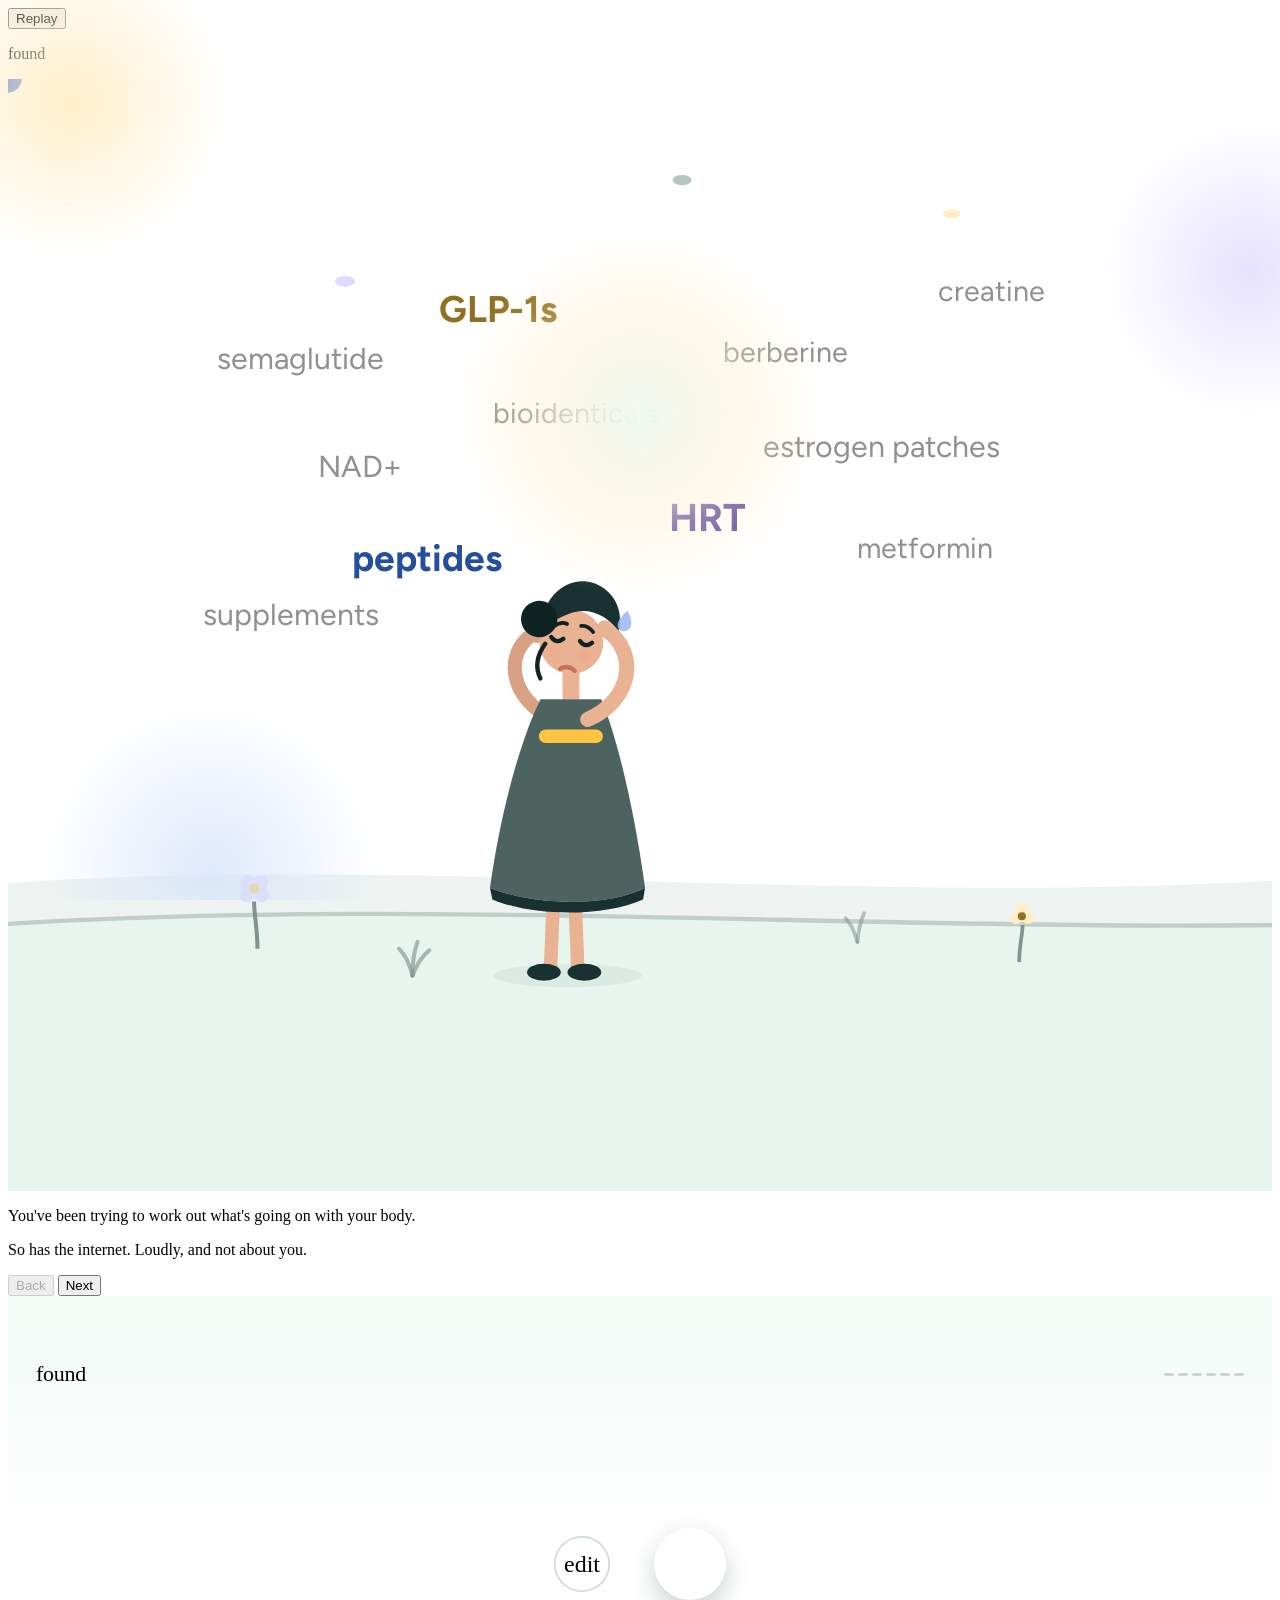
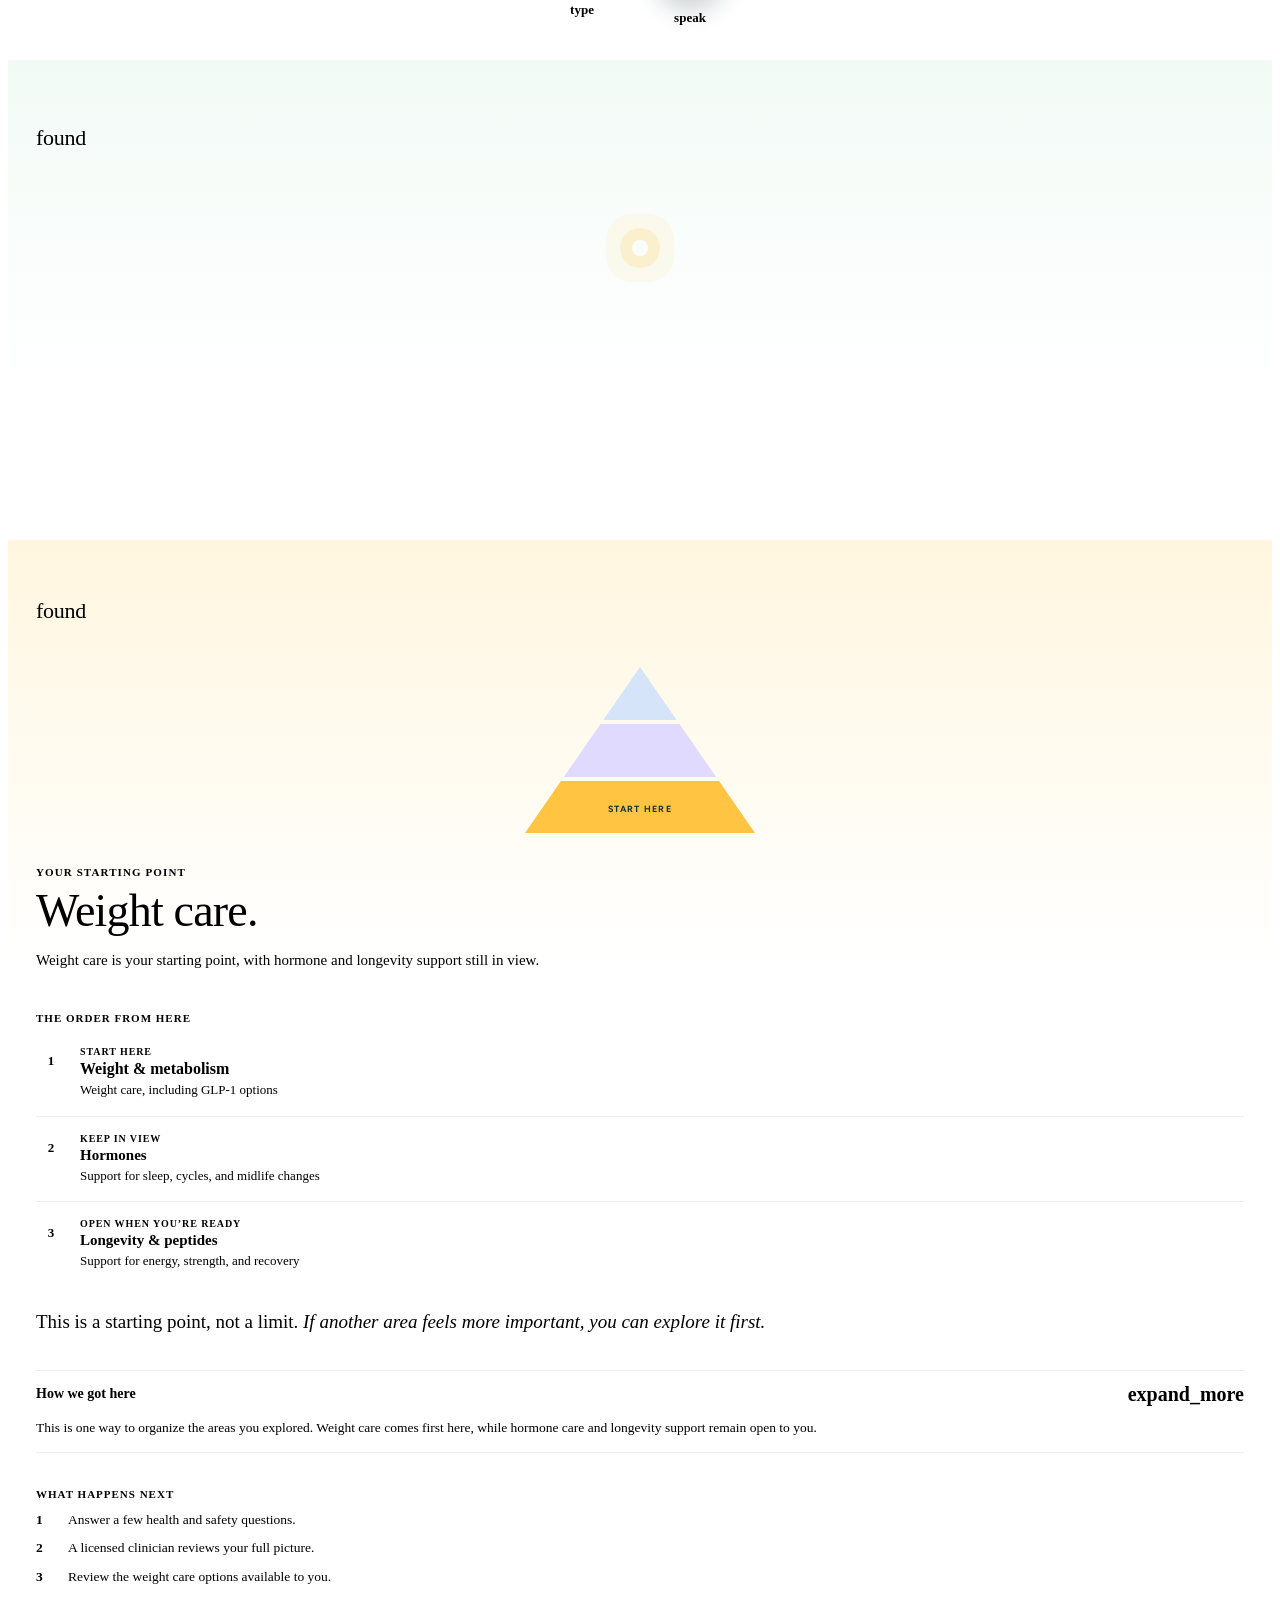
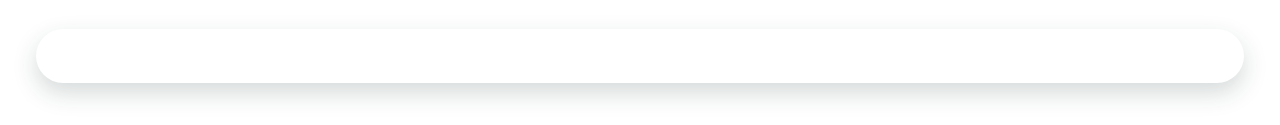
==== Pyramid_Option_1_v2.html @ 5d1d30cc "update" ====
<!DOCTYPE html>
<html lang="en">
<head>
<meta charset="utf-8">
<meta name="viewport" content="width=device-width,initial-scale=1,viewport-fit=cover">
<title>A place to start · v2</title>
<link rel="preconnect" href="https://fonts.googleapis.com">
<link rel="preconnect" href="https://fonts.gstatic.com" crossorigin>
<link href="https://fonts.googleapis.com/css2?family=Figtree:wght@300;500;600;700&family=Fraunces:opsz,wght@9..144,300;9..144,400;9..144,500;9..144,600&display=swap" rel="stylesheet">
<link href="https://fonts.googleapis.com/css2?family=Material+Symbols+Rounded:opsz,wght,FILL,GRAD@24,300,0,0&display=block" rel="stylesheet">
<link rel="stylesheet" href="shared/base.css?v=2025-08-26g">
<style>
/* ============ Option 1 · v2 — capture, redrawn (Capture Walkthrough) ============ */
#scrCapture{background:linear-gradient(180deg,#F2FAF6 0%,#FFFFFF 68%)}
.cbg{position:absolute;inset:0;overflow:hidden;z-index:0;pointer-events:none;transition:opacity .6s ease}
.cbg i{position:absolute;display:block;border-radius:50%}
.cbg .ca{left:-90px;top:-60px;width:320px;height:320px;background:radial-gradient(circle,rgba(255,238,196,.9),rgba(255,238,196,0) 70%)}
.cbg .cl{right:-120px;top:120px;width:300px;height:300px;background:radial-gradient(circle,rgba(225,218,255,.8),rgba(225,218,255,0) 70%)}
.cbg .cs{left:40px;bottom:-140px;width:340px;height:340px;background:radial-gradient(circle,rgba(214,228,250,.8),rgba(214,228,250,0) 70%)}
.cbg.cvoice{opacity:0}
.cbg.cvoice i{filter:blur(6px);animation:cbreathe 5.2s ease-in-out infinite}
.cbg.cvoice .vl{left:50%;top:50%;width:300px;height:300px;margin:-190px 0 0 -150px;background:radial-gradient(circle,rgba(225,218,255,.95),rgba(225,218,255,0) 70%)}
.cbg.cvoice .va{left:50%;top:50%;width:240px;height:240px;margin:-120px 0 0 -170px;background:radial-gradient(circle,rgba(255,238,196,.95),rgba(255,238,196,0) 70%);animation-delay:-1.7s}
.cbg.cvoice .vs{left:50%;top:50%;width:240px;height:240px;margin:-120px 0 0 -60px;background:radial-gradient(circle,rgba(214,228,250,.95),rgba(214,228,250,0) 70%);animation-delay:-3.4s}
.cbg.creactbg{opacity:0}
.cbg.creactbg i{left:50%;top:44%;width:360px;height:360px;margin:-180px 0 0 -180px;background:radial-gradient(circle,rgba(255,238,196,.75),rgba(255,238,196,0) 70%)}
.device.speaking .cbg.cq1{opacity:0}
.device.speaking .cbg.cvoice{opacity:1}
.device.reacting .cbg.cq1{opacity:0}
.device.reacting .cbg.creactbg{opacity:1}
@keyframes cbreathe{0%,100%{transform:scale(1)}50%{transform:scale(1.08)}}

.cwrap{position:relative;z-index:2;display:flex;flex-direction:column;height:100%;padding:58px 28px 34px}
.chd{display:flex;align-items:center;justify-content:space-between;min-height:40px;flex:0 0 auto}
.chw{margin:0;font-family:var(--serif);font-size:22px;font-weight:500;letter-spacing:-.3px;color:var(--sage-500)}
.cx{display:none;align-items:center;justify-content:center;width:40px;height:40px;margin-left:-8px;border:0;border-radius:50%;
  background:transparent;color:var(--sage-400);cursor:pointer}
.cx .msr{font-size:22px}
.device.answering .chw,.device.speaking .chw{display:none}
.device.answering .cx,.device.speaking .cx{display:flex}
.prog{display:flex;gap:4px;align-items:center}
.prog i{display:block;width:10px;height:3px;border-radius:2px;background:#C9D6D1;transition:width .4s cubic-bezier(.2,.7,.2,1),background .4s}
.prog i.done{background:var(--sage-500)}
.prog i.on{width:18px;background:var(--sage-500)}

.cbody{flex:1 1 auto;display:flex;flex-direction:column;justify-content:center;padding-bottom:40px;min-height:0;
  opacity:0;transform:translateY(8px);transition:opacity .45s ease,transform .45s cubic-bezier(.2,.7,.2,1)}
.cbody.in{opacity:1;transform:none}
.device.answering .cbody,.device.speaking .cbody{justify-content:flex-start;padding-bottom:0}
.ceye{margin:0 0 14px;font-size:11px;font-weight:700;letter-spacing:1.1px;text-transform:uppercase;color:var(--sage-300)}
.cq{margin:0;font-family:var(--serif);font-weight:400;font-size:34px;line-height:1.14;letter-spacing:-.5px;color:var(--sage-500);text-wrap:pretty;
  transition:font-size .35s ease,color .35s ease}
.device.answering .cq,.device.speaking .cq{margin-top:28px;font-size:22px;line-height:1.2;letter-spacing:-.3px;color:var(--sage-400)}
.cwhy{align-self:flex-start;display:flex;align-items:center;gap:6px;margin-top:16px;border:0;background:transparent;padding:0;
  font-family:var(--sans);font-size:13px;font-weight:600;color:var(--sage-300);cursor:pointer}
.cwhy .msr{font-size:16px}
.cwhyt{margin:10px 0 0;max-width:34ch;font-size:13.5px;line-height:1.5;color:var(--sage-400);display:none}
.cwhyt.open{display:block}
.device.answering .ceye,.device.answering .cwhy,.device.answering .cwhyt,.device.answering .cexs,
.device.speaking .ceye,.device.speaking .cwhy,.device.speaking .cwhyt,.device.speaking .cexs{display:none}

.cexs{display:flex;flex-direction:column;align-items:flex-start;gap:8px;margin-top:34px}
.cexs .exl{margin:0 0 2px;font-size:10.5px;font-weight:700;letter-spacing:.8px;text-transform:uppercase;color:var(--sage-300)}
.exc{border:0;cursor:pointer;font-family:var(--sans);font-size:14.5px;font-weight:600;line-height:1.3;text-align:left;max-width:100%;
  color:var(--sage-500);background:#fff;border-radius:999px;padding:11px 16px;
  box-shadow:0 1px 2px rgba(25,50,49,.06),inset 0 0 0 1px #E4ECE8;transition:box-shadow .2s,transform .2s}
.exc:hover{box-shadow:0 1px 2px rgba(25,50,49,.06),inset 0 0 0 1.5px var(--sage-300);transform:translateY(-1px)}

.cslot{display:none;flex:1 1 auto;min-height:0;padding-top:30px}
.device.answering .cslot,.device.speaking .cslot{display:flex;flex-direction:column}
.tin2{width:100%;flex:1 1 auto;min-height:120px;border:0;resize:none;background:transparent;outline:none;
  font-family:var(--sans);font-size:24px;font-weight:500;line-height:1.38;letter-spacing:.1px;color:var(--sage-500);caret-color:var(--sage-500)}
.tin2::placeholder{color:var(--sage-200)}

/* numeric turn */
.nf{display:flex;flex-direction:column;gap:8px}
.nf+.nf{margin-top:18px}
.nfl{margin:0;font-size:10.5px;font-weight:700;letter-spacing:.7px;text-transform:uppercase;color:var(--sage-300)}
.nfr{display:flex;gap:10px}
.nfi{flex:0 0 auto;min-width:0;display:flex;align-items:center;justify-content:space-between;gap:8px;height:56px;padding:0 16px;
  border-radius:16px;background:#fff;box-shadow:inset 0 0 0 1px #E4ECE8;transition:box-shadow .2s}
.nfr .nfi{flex:1 1 0}
.nfi:focus-within{box-shadow:inset 0 0 0 1.5px var(--sage-500)}
.nfi input{flex:1 1 auto;min-width:0;border:0;background:transparent;outline:none;font-family:var(--sans);font-size:20px;font-weight:600;
  letter-spacing:.1px;color:var(--sage-500)}
.nfi input::placeholder{color:var(--sage-200)}
.nfi span{flex:0 0 auto;font-size:13px;font-weight:600;color:var(--sage-300)}
.nfi.tall{height:auto;min-height:56px;padding:14px 16px;align-items:flex-start}
.bin{flex:1 1 auto;min-width:0;width:100%;border:0;background:transparent;outline:none;resize:none;
  font-family:var(--sans);font-size:18px;font-weight:600;line-height:1.35;letter-spacing:.1px;color:var(--sage-500)}
.bin::placeholder{color:var(--sage-200)}
textarea.bin{min-height:50px}
.exc.picked{background:var(--sage-500);color:#fff;box-shadow:none}

/* speaking */
.vcenter{flex:1 1 auto;display:flex;flex-direction:column;align-items:center;justify-content:center;gap:22px;text-align:center}
.eq{display:flex;gap:6px;align-items:center;justify-content:center;height:32px}
.eq i{display:block;width:5px;border-radius:3px;background:var(--sage-500);animation:eqb .9s ease-in-out infinite}
.eq i:nth-child(1){height:12px;animation-delay:0s}.eq i:nth-child(2){height:22px;animation-delay:-.55s}
.eq i:nth-child(3){height:30px;animation-delay:-.2s}.eq i:nth-child(4){height:20px;animation-delay:-.7s}.eq i:nth-child(5){height:13px;animation-delay:-.35s}
@keyframes eqb{0%,100%{transform:scaleY(.4)}50%{transform:scaleY(1)}}
.vlbl{margin:0;font-size:13px;font-weight:700;letter-spacing:.6px;text-transform:uppercase;color:var(--sage-300)}
.vtx{margin:0;max-width:300px;min-height:1.4em;font-size:22px;font-weight:500;line-height:1.38;color:var(--sage-500);text-wrap:pretty}
.vtx.hint{color:var(--sage-300);font-size:15px;font-weight:600}

/* footer: ways (question) or actions (typing/speaking) */
.cfoot{flex:0 0 auto}
#scrCapture .ways{display:flex;justify-content:center;gap:44px;padding:0}
#scrCapture .ways.gone{display:none}
#scrCapture .way{display:flex;flex-direction:column;align-items:center;gap:10px;border:0;background:transparent;padding:0;cursor:pointer;font-family:var(--sans)}
#scrCapture .way .ring{display:flex;align-items:center;justify-content:center;border-radius:50%;transition:transform .2s,box-shadow .2s}
#scrCapture .way[data-mode="type"] .ring{width:56px;height:56px;margin-top:8px;background:#fff;color:var(--sage-500);box-shadow:inset 0 0 0 1.5px #C9D6D1}
#scrCapture .way[data-mode="type"] .ring .msr{font-size:24px}
#scrCapture .way[data-mode="type"] .lbl{font-size:13px;font-weight:600;color:var(--sage-400)}
#scrCapture .way[data-mode="speak"] .ring{width:72px;height:72px;background:var(--sage-500);color:#fff;box-shadow:0 10px 24px rgba(25,50,49,.22)}
#scrCapture .way[data-mode="speak"] .ring .msr{font-size:30px}
#scrCapture .way[data-mode="speak"] .lbl{font-size:13px;font-weight:700;color:var(--sage-500)}
#scrCapture .way:hover .ring{transform:translateY(-2px)}
.acts{display:none;flex-direction:column;gap:10px;padding-bottom:0}
.device.answering .acts,.device.speaking .acts{display:flex}
.cprim{height:54px;border:0;border-radius:999px;background:var(--sage-500);color:#fff;font-family:var(--sans);font-size:16px;font-weight:700;
  letter-spacing:.1px;cursor:pointer;box-shadow:0 10px 24px rgba(25,50,49,.18)}
.cprim:hover{background:var(--sage-400)}
.csec{display:flex;align-items:center;justify-content:center;gap:6px;height:44px;border:0;border-radius:999px;background:transparent;
  color:var(--sage-400);font-family:var(--sans);font-size:14px;font-weight:600;cursor:pointer}
.csec .msr{font-size:18px}
.csec:hover{color:var(--sage-500)}

/* reaction — stands alone between turns */
.creact{position:absolute;left:0;right:0;top:120px;bottom:0;z-index:3;display:flex;flex-direction:column;align-items:center;justify-content:center;
  gap:18px;padding:0 28px 60px;text-align:center;opacity:0;pointer-events:none;transform:translateY(6px);
  transition:opacity .5s ease,transform .5s cubic-bezier(.2,.7,.2,1)}
.device.reacting .creact{opacity:1;transform:none}
.device.reacting .cbody,.device.reacting .cfoot{visibility:hidden}
.cdot{display:block;width:10px;height:10px;border-radius:50%;background:var(--amber-300);box-shadow:0 0 0 8px rgba(255,197,66,.18)}
.creact p{margin:0;max-width:290px;font-family:var(--serif);font-style:italic;font-weight:300;font-size:27px;line-height:1.28;letter-spacing:-.2px;color:var(--sage-400);text-wrap:pretty}

/* ============ 4a · processing ============ */
#scrProc{background:linear-gradient(180deg,#F2FAF6 0%,#FFFFFF 68%)}
.p2halo{position:absolute;left:50%;top:46%;width:380px;height:380px;margin:-190px 0 0 -190px;border-radius:50%;
  background:radial-gradient(circle,rgba(255,238,196,.85),rgba(255,238,196,0) 68%);animation:p2breathe 6s ease-in-out infinite}
.p2halo2{position:absolute;left:50%;top:46%;width:240px;height:240px;margin:-120px 0 0 -120px;border-radius:50%;
  background:radial-gradient(circle,rgba(240,250,245,.95),rgba(240,250,245,0) 70%)}
@keyframes p2breathe{0%,100%{transform:scale(1)}50%{transform:scale(1.08)}}
.p2wrap{position:relative;z-index:2;display:flex;flex-direction:column;height:100%;padding:58px 28px 34px}
.p2body{flex:1;display:flex;flex-direction:column;align-items:center;justify-content:center;gap:34px;padding-bottom:60px;text-align:center}
.gather{position:relative;width:180px;height:180px}
.gather .core{position:absolute;left:50%;top:50%;width:16px;height:16px;margin:-8px 0 0 -8px;border-radius:50%;background:var(--amber-300);
  box-shadow:0 0 0 12px rgba(255,197,66,.18),0 0 0 26px rgba(255,197,66,.08);animation:corep 3.4s ease-in-out infinite}
.gather i{position:absolute;left:50%;top:50%;width:7px;height:7px;margin:-3.5px 0 0 -3.5px;border-radius:50%;opacity:0;
  animation:gather 2.8s ease-in infinite}
@keyframes gather{0%{transform:translate(var(--gx),var(--gy)) scale(1);opacity:0}15%{opacity:1}85%{opacity:.7}100%{transform:translate(0,0) scale(.3);opacity:0}}
@keyframes corep{0%,100%{transform:scale(.92);opacity:.85}50%{transform:scale(1.08);opacity:1}}
#scrProc .t-lines{position:relative;width:100%;height:auto;min-height:74px;transform:none;display:flex;justify-content:center}
#scrProc .t-line{position:absolute;left:0;right:0;top:0;margin:0 auto;max-width:280px;font-family:var(--serif);font-style:italic;font-weight:300;
  font-size:27px;line-height:1.28;letter-spacing:-.2px;color:var(--sage-500);text-wrap:pretty;opacity:0;transform:translateY(6px);
  transition:opacity .6s ease,transform .6s cubic-bezier(.2,.7,.2,1)}
#scrProc .t-line.on{opacity:1;transform:none}

/* ============ 4b/4c · result ============ */
#scrResult{background:linear-gradient(180deg,#FFF6DF 0%,#FFFFFF 420px)}
#scrResult .r2halo{display:none}
.r2halo{position:absolute;left:50%;top:0;width:420px;height:420px;margin:-200px 0 0 -210px;border-radius:50%;z-index:0;pointer-events:none;
  background:radial-gradient(circle,rgba(255,238,196,.7),rgba(255,238,196,0) 68%)}
.r2wrap{position:relative;z-index:2;display:flex;flex-direction:column;height:100%;padding-top:58px}
.r2hd{display:flex;align-items:center;justify-content:space-between;padding:0 28px 14px;margin-bottom:-14px;transition:box-shadow .3s ease;z-index:4;position:relative;background:transparent}
.r2hd .r2run{margin:0;font-size:13px;font-weight:600;color:var(--sage-400);opacity:0;transition:opacity .3s ease}
.r2wrap.scrolled .r2hd{box-shadow:0 1px 0 rgba(25,50,49,.08);background:rgba(255,255,255,.92);backdrop-filter:blur(8px)}
.r2wrap.scrolled .r2hd .r2run{opacity:1}
#scrResult .scroller{flex:1 1 auto;overflow-y:auto;padding:34px 28px 130px;scrollbar-width:none}
#scrResult .scroller::-webkit-scrollbar{width:0}
.r2eye{margin:0 0 10px;font-size:11px;font-weight:700;letter-spacing:1.1px;text-transform:uppercase;color:var(--amber-400)}
.r2h{margin:0 0 14px;font-family:var(--serif);font-weight:400;font-size:46px;line-height:1.02;letter-spacing:-.8px;color:var(--sage-500)}
.r2lead{margin:0;font-size:15px;line-height:1.5;color:var(--sage-400);text-wrap:pretty}
.r2pyr{display:flex;align-items:flex-start;gap:10px}
.r2pyr svg{flex:0 0 auto;display:block}
/* the pyramid IS the order: each layer carries its status, name and care line;
   a dot in the layer's color ties each block to its shape */
.r2pyr{align-items:center;gap:16px}
.r2labels{flex:1;min-width:0;display:flex;flex-direction:column;gap:14px;padding-top:0}
.r2labels div{display:flex;flex-direction:column;justify-content:center}
.r2labels em{display:flex;align-items:center;gap:6px;margin:0 0 2px;font-style:normal;font-size:9.5px;font-weight:700;letter-spacing:.9px;text-transform:uppercase;color:var(--sage-300)}
.r2labels em::before{content:'';display:block;width:8px;height:8px;border-radius:50%;flex:0 0 auto}
.r2labels .l3 em::before{background:#D6E4FA;box-shadow:inset 0 0 0 1px rgba(75,121,227,.35)}
.r2labels .l2 em::before{background:#E1DAFF;box-shadow:inset 0 0 0 1px rgba(152,128,255,.4)}
.r2labels .lead em::before{background:var(--amber-300)}
.r2labels p{margin:0;font-size:13px;font-weight:600;line-height:1.2;color:var(--sage-400)}
.r2labels small{display:block;margin-top:2px;font-size:11px;line-height:1.3;color:var(--gray-300);text-wrap:pretty}
.r2labels div.lead em{color:var(--amber-400)}
.r2labels div.lead p{font-size:14.5px;font-weight:700;color:var(--sage-500)}
.r2labels div.lead small{color:var(--gray-400)}
.r2seq{margin-top:30px}
.r2seq{margin:26px 0 0;font-size:14px;line-height:1.55;color:var(--sage-400);text-wrap:pretty}
.r2seq b{font-weight:600;color:var(--sage-500)}
.r2sec{margin:34px 0 12px;font-size:11px;font-weight:700;letter-spacing:1px;text-transform:uppercase;color:var(--sage-300)}
.r2rows{display:flex;flex-direction:column;gap:10px}
.r2row{display:flex;align-items:flex-start;gap:14px;padding:14px 16px;border-radius:20px;background:#fff;box-shadow:inset 0 0 0 1px rgba(25,50,49,.1)}
.r2row.lead{box-shadow:inset 0 0 0 1.5px var(--sage-500)}
.r2row .n{flex:0 0 auto;display:flex;align-items:center;justify-content:center;width:30px;height:30px;border-radius:50%;font-size:13px;font-weight:700}
.r2row.lead .n{background:var(--amber-300);color:var(--sage-500)}
.r2row.l2 .n{background:var(--lavender-100);color:var(--lavender-400)}
.r2row.l3 .n{background:var(--sky-100);color:var(--sky-400)}
.r2row .t{flex:1;min-width:0}
.r2row .st{margin:0 0 3px;font-size:10px;font-weight:700;letter-spacing:.9px;text-transform:uppercase;color:var(--sage-400)}
.r2row.lead .st{color:var(--amber-400)}
.r2row .nm{margin:0;font-size:15px;font-weight:600;color:var(--sage-500)}
.r2row .sb{margin:3px 0 0;font-size:12.5px;line-height:1.4;color:var(--gray-300)}
.r2note{margin:14px 0 0;font-family:var(--serif);font-style:italic;font-weight:300;font-size:19px;line-height:1.35;color:var(--sage-400);text-wrap:pretty}
.r2note b{font-style:normal;font-weight:500;color:var(--sage-500)}
#scrResult .disc{margin-top:12px;background:#F0FAF5;border-radius:20px;box-shadow:none}
#scrResult .disc-hd{display:flex;align-items:center;justify-content:space-between;width:100%;border:0;background:transparent;padding:12px 16px;cursor:pointer;
  font-family:var(--sans);font-size:14px;font-weight:600;color:var(--sage-500);text-align:left}
#scrResult .disc-hd .msr{font-size:20px;color:var(--sage-300);transition:transform .3s ease}
#scrResult .disc.open .disc-hd .msr{transform:rotate(180deg)}
#scrResult .disc-inner{padding:0 16px 14px;font-size:13.5px;line-height:1.5;color:var(--gray-400)}
.r2next{margin-top:16px;display:flex;flex-direction:column;gap:10px}
.r2next ol{margin:0;padding:0;list-style:none;display:flex;flex-direction:column;gap:8px}
.r2next li{display:flex;gap:12px;font-size:13.5px;line-height:1.5;color:var(--gray-400)}
.r2next li span{flex:0 0 auto;width:20px;font-weight:700;color:var(--sage-300)}
/* result · mockup v3: pyramid hero, then a divider list */
.r3pyr{display:flex;justify-content:center;padding:18px 0 32px}
.r3pyr svg{display:block}
#scrResult .scroller{padding-top:22px}
.r2sec{margin:40px 0 6px}
.r3list{display:flex;flex-direction:column}
.r3row{display:flex;align-items:flex-start;gap:14px;padding:16px 0;border-bottom:1px solid rgba(25,50,49,.08)}
.r3row:last-child{border-bottom:0}
.r3row .n{flex:0 0 auto;display:flex;align-items:center;justify-content:center;width:30px;height:30px;border-radius:50%;font-size:13px;font-weight:700}
.r3row.lead .n{background:var(--amber-300);color:var(--sage-500)}
.r3row.l2 .n{background:var(--lavender-100);color:var(--lavender-400)}
.r3row.l3 .n{background:var(--sky-100);color:var(--sky-400)}
.r3row .t{flex:1;min-width:0}
.r3row .st{margin:0 0 3px;font-size:10px;font-weight:700;letter-spacing:.9px;text-transform:uppercase;color:var(--sage-300)}
.r3row.lead .st{color:var(--amber-400)}
.r3row .nm{margin:0;font-size:15px;font-weight:600;color:var(--sage-500)}
.r3row.lead .nm{font-size:16px;font-weight:700}
.r3row .sb{margin:3px 0 0;font-size:13px;line-height:1.45;color:var(--gray-300)}
.r3row.lead .sb{color:var(--gray-400)}
.r2note{margin-top:22px}
#scrResult .disc{margin-top:36px;background:transparent;border-radius:0;box-shadow:0 1px 0 rgba(25,50,49,.08),0 -1px 0 rgba(25,50,49,.08)}
#scrResult .disc-hd{padding:12px 0;font-size:14px;font-weight:600;color:var(--sage-500)}
#scrResult .disc-inner{padding:0 0 14px}
.r2next{margin-top:36px}
#scrResult .footbar{position:absolute;left:0;right:0;bottom:0;z-index:5;padding:26px 28px 34px;
  background:linear-gradient(180deg,rgba(255,255,255,0),#fff 40%)}
#scrResult .footbar .btn{width:100%;height:54px;border:0;border-radius:999px;background:var(--sage-500);color:#fff;font-family:var(--sans);
  font-size:16px;font-weight:700;letter-spacing:.1px;cursor:pointer;box-shadow:0 10px 24px rgba(25,50,49,.18);opacity:1;transform:none}
#scrResult .footbar .btn:hover{background:var(--sage-400)}
</style>
</head>
<body>

<div class="device" id="dev">
  <button class="reset" id="reset">Replay</button>

<div class="screen" id="scrIntro">
    <div class="amb"><i></i><i></i><i></i><i></i></div>
    <div class="iinner">
      <div class="ihdr"><p class="wordmark">found</p></div>
      <div class="scene">
      <svg class="stage" viewBox="0 0 375 330" style="width:100%;display:block" aria-label="Una mujer que pasa del ruido a la claridad: un solo hilo conecta los tres momentos">
      <defs>
        <radialGradient id="haloGrad" cx="50%" cy="50%" r="50%">
          <stop offset="0%" stop-color="#FFEEC4" stop-opacity=".95"></stop>
          <stop offset="55%" stop-color="#FFEEC4" stop-opacity=".45"></stop>
          <stop offset="100%" stop-color="#FFEEC4" stop-opacity="0"></stop>
        </radialGradient>
        <radialGradient id="sunGrad" cx="50%" cy="50%" r="50%">
          <stop offset="0%" stop-color="#FFC542" stop-opacity=".9"></stop>
          <stop offset="60%" stop-color="#FFEEC4" stop-opacity=".55"></stop>
          <stop offset="100%" stop-color="#FFEEC4" stop-opacity="0"></stop>
        </radialGradient>
      </defs>
      <g id="nCam" style="transition:transform 1.5s cubic-bezier(.4,.1,.35,.95)">

        <!-- ground -->
        <path d="M-20 240 C 120 228 260 248 400 236 C 560 222 700 248 860 234 C 980 226 1080 242 1160 236 L1160 330 L-20 330 Z" fill="#B3C6BF" opacity=".22"></path>
        <path d="M-20 252 C 140 240 300 258 460 248 C 620 238 780 256 940 246 C 1040 240 1100 250 1160 246 L1160 330 L-20 330 Z" fill="#E6F7EE" opacity=".72"></path>
        <path d="M-20 252 C 140 240 300 258 460 248 C 620 238 780 256 940 246 C 1040 240 1100 250 1160 246" fill="none" stroke="#809590" stroke-width="1.3" opacity=".4"></path>

        <!-- sun & birds (beat 3 sky) -->
        <circle cx="1075" cy="86" r="34" fill="url(#sunGrad)"></circle>
        <circle cx="1075" cy="86" r="15" fill="#FFC542" opacity=".9"></circle>
        <g style="transform-box:fill-box;transform-origin:50% 50%;animation:nrays 46s linear infinite" opacity=".55">
          <line x1="1075" y1="62" x2="1075" y2="55" stroke="#FFC542" stroke-width="2" stroke-linecap="round"></line>
          <line x1="1075" y1="110" x2="1075" y2="117" stroke="#FFC542" stroke-width="2" stroke-linecap="round"></line>
          <line x1="1051" y1="86" x2="1044" y2="86" stroke="#FFC542" stroke-width="2" stroke-linecap="round"></line>
          <line x1="1099" y1="86" x2="1106" y2="86" stroke="#FFC542" stroke-width="2" stroke-linecap="round"></line>
          <line x1="1058" y1="69" x2="1053" y2="64" stroke="#FFC542" stroke-width="2" stroke-linecap="round"></line>
          <line x1="1092" y1="103" x2="1097" y2="108" stroke="#FFC542" stroke-width="2" stroke-linecap="round"></line>
          <line x1="1092" y1="69" x2="1097" y2="64" stroke="#FFC542" stroke-width="2" stroke-linecap="round"></line>
          <line x1="1058" y1="103" x2="1053" y2="108" stroke="#FFC542" stroke-width="2" stroke-linecap="round"></line>
        </g>
        <g style="animation:nbird 7s ease-in-out infinite">
          <path d="M965 100 q4.5 -4.5 9 0 q4.5 -4.5 9 0" fill="none" stroke="#4C6360" stroke-width="1.4" stroke-linecap="round" opacity=".7"></path>
          <path d="M925 122 q3.5 -3.5 7 0 q3.5 -3.5 7 0" fill="none" stroke="#4C6360" stroke-width="1.2" stroke-linecap="round" opacity=".5"></path>
        </g>

        <!-- THE THREAD: one line through all three beats -->
        <circle r="4" fill="#FFC542" id="nDotA" style="transition:transform 1.7s cubic-bezier(.36,.72,.28,1) .15s"></circle>
        <circle r="4" fill="#9880FF" id="nDotL" style="transition:transform 1.7s cubic-bezier(.36,.72,.28,1) .25s"></circle>
        <circle r="4" fill="#4B79E3" id="nDotS" style="transition:transform 1.7s cubic-bezier(.36,.72,.28,1) .35s"></circle>

        <!-- flowers & grass -->
        <g transform="translate(74,258)"><g style="transform-box:fill-box;transform-origin:50% 100%;animation:nswy 4.2s ease-in-out infinite"><path d="M0 0 C 0 -6 -1 -10 -1 -14" stroke="#809590" stroke-width="1.2" fill="none"></path><circle cx="-3.2" cy="-16" r="2.2" fill="#E1DAFF"></circle><circle cx="1.2" cy="-16" r="2.2" fill="#E1DAFF"></circle><circle cx="-3" cy="-19.6" r="2.2" fill="#E1DAFF"></circle><circle cx="1" cy="-19.6" r="2.2" fill="#E1DAFF"></circle><circle cx="-1" cy="-17.8" r="1.5" fill="#FFC542"></circle></g></g>
        <g transform="translate(300,262)"><g style="transform-box:fill-box;transform-origin:50% 100%;animation:nswy 5s ease-in-out infinite"><path d="M0 0 C 0 -5 1 -8 1 -11" stroke="#809590" stroke-width="1.1" fill="none"></path><circle cx="-1" cy="-13" r="1.8" fill="#FFEEC4"></circle><circle cx="2.6" cy="-13" r="1.8" fill="#FFEEC4"></circle><circle cx="0.8" cy="-15.8" r="1.8" fill="#FFEEC4"></circle><circle cx="0.8" cy="-13.6" r="1.2" fill="#916F21"></circle></g></g>
        <g transform="translate(120,266)"><path d="M0 0 C -1 -4 -2.5 -6.5 -4 -8" stroke="#809590" stroke-width="1.2" stroke-linecap="round" fill="none" opacity=".65"></path><path d="M0 0 C 0 -5 .5 -7.5 1.5 -10" stroke="#809590" stroke-width="1.2" stroke-linecap="round" fill="none" opacity=".65"></path><path d="M0 0 C 1.5 -4 3 -6 5 -7.5" stroke="#809590" stroke-width="1.2" stroke-linecap="round" fill="none" opacity=".65"></path></g>
        <g transform="translate(252,256)"><path d="M0 0 C -1 -3.5 -2 -5.5 -3.5 -7" stroke="#809590" stroke-width="1.1" stroke-linecap="round" fill="none" opacity=".55"></path><path d="M0 0 C .5 -4.5 1 -6.5 2 -8.5" stroke="#809590" stroke-width="1.1" stroke-linecap="round" fill="none" opacity=".55"></path></g>
        <g transform="translate(445,258)"><g style="transform-box:fill-box;transform-origin:50% 100%;animation:nswy 4.6s ease-in-out infinite"><path d="M0 0 C 0 -6 1 -10 1 -14" stroke="#809590" stroke-width="1.2" fill="none"></path><circle cx="-1.2" cy="-16" r="2.2" fill="#D6E4FA"></circle><circle cx="3.2" cy="-16" r="2.2" fill="#D6E4FA"></circle><circle cx="1" cy="-19.4" r="2.2" fill="#D6E4FA"></circle><circle cx="1" cy="-16.6" r="1.4" fill="#FFC542"></circle></g></g>
        <g transform="translate(636,254)"><path d="M0 0 C -1 -4 -2.5 -6.5 -4 -8" stroke="#809590" stroke-width="1.2" stroke-linecap="round" fill="none" opacity=".6"></path><path d="M0 0 C 0 -5 .5 -7.5 1.5 -10" stroke="#809590" stroke-width="1.2" stroke-linecap="round" fill="none" opacity=".6"></path></g>
        <g transform="translate(608,264)"><g style="transform-box:fill-box;transform-origin:50% 100%;animation:nswy 5.4s ease-in-out infinite"><path d="M0 0 C 0 -5 -1 -8 -1 -12" stroke="#809590" stroke-width="1.1" fill="none"></path><circle cx="-3" cy="-14" r="1.9" fill="#E1DAFF"></circle><circle cx="0.8" cy="-14" r="1.9" fill="#E1DAFF"></circle><circle cx="-1.1" cy="-17" r="1.9" fill="#E1DAFF"></circle><circle cx="-1.1" cy="-14.6" r="1.3" fill="#FFC542"></circle></g></g>
        <g transform="translate(806,252)"><path d="M0 0 C -1 -4 -2.5 -6.5 -4 -8" stroke="#809590" stroke-width="1.2" stroke-linecap="round" fill="none" opacity=".6"></path><path d="M0 0 C 1.5 -4 3 -6 5 -7.5" stroke="#809590" stroke-width="1.2" stroke-linecap="round" fill="none" opacity=".6"></path></g>
        <g transform="translate(862,260)"><g style="transform-box:fill-box;transform-origin:50% 100%;animation:nswy 4.4s ease-in-out infinite"><path d="M0 0 C 0 -6 1 -9 1 -13" stroke="#809590" stroke-width="1.2" fill="none"></path><circle cx="-1" cy="-15" r="2" fill="#FFEEC4"></circle><circle cx="3" cy="-15" r="2" fill="#FFEEC4"></circle><circle cx="1" cy="-18.2" r="2" fill="#FFEEC4"></circle><circle cx="1" cy="-15.6" r="1.3" fill="#916F21"></circle></g></g>
        <g transform="translate(1052,254)"><path d="M0 0 C -1 -3 -2 -5 -3 -6" stroke="#809590" stroke-width="1.1" stroke-linecap="round" fill="none" opacity=".55"></path><path d="M0 0 C .5 -4 1 -6 2 -7.5" stroke="#809590" stroke-width="1.1" stroke-linecap="round" fill="none" opacity=".55"></path><path d="M0 0 C 2 -3 3.5 -4.5 5 -5.5" stroke="#809590" stroke-width="1.1" stroke-linecap="round" fill="none" opacity=".55"></path></g>

        <!-- petals -->
        <g transform="translate(100,60)"><ellipse rx="3" ry="1.6" fill="#E1DAFF" style="animation:npetal 11s linear infinite"></ellipse></g>
        <g transform="translate(280,40)"><ellipse rx="2.6" ry="1.4" fill="#FFEEC4" style="animation:npetal 13s linear infinite;animation-delay:-4s"></ellipse></g>
        <g transform="translate(200,30)"><ellipse rx="2.8" ry="1.5" fill="#B3C6BF" style="animation:npetal 15s linear infinite;animation-delay:-8s"></ellipse></g>
        <g transform="translate(480,50)"><ellipse rx="3" ry="1.6" fill="#E1DAFF" style="animation:npetal 12s linear infinite;animation-delay:-2s"></ellipse></g>
        <g transform="translate(660,36)"><ellipse rx="2.6" ry="1.4" fill="#FFEEC4" style="animation:npetal 14s linear infinite;animation-delay:-6s"></ellipse></g>
        <g transform="translate(860,46)"><ellipse rx="3" ry="1.6" fill="#E1DAFF" style="animation:npetal 12.5s linear infinite;animation-delay:-3s"></ellipse></g>
        <g transform="translate(1000,32)"><ellipse rx="2.7" ry="1.5" fill="#B3C6BF" style="animation:npetal 14.5s linear infinite;animation-delay:-9s"></ellipse></g>

        <!-- ===== BEAT 1 · el ruido ===== -->
        <g id="nTangle" style="opacity:1;transition:opacity .9s ease">
          <text x="62" y="86" font-family="Figtree,sans-serif" font-size="9" fill="#484747" opacity=".6" style="animation:nwfloat 5.2s ease-in-out infinite">semaglutide</text>
          <text x="128" y="72" font-family="Figtree,sans-serif" font-size="11" font-weight="700" fill="#916F21" style="animation:nwfloat2 4.6s ease-in-out infinite;animation-delay:-1.2s">GLP-1s</text>
          <text x="212" y="84" font-family="Figtree,sans-serif" font-size="8.5" fill="#484747" opacity=".6" style="animation:nwfloat 6s ease-in-out infinite;animation-delay:-2.4s">berberine</text>
          <text x="224" y="112" font-family="Figtree,sans-serif" font-size="9" fill="#484747" opacity=".6" style="animation:nwfloat2 5.4s ease-in-out infinite;animation-delay:-3.1s">estrogen patches</text>
          <text x="196" y="134" font-family="Figtree,sans-serif" font-size="11.5" font-weight="700" fill="#6252A8" style="animation:nwfloat 4.9s ease-in-out infinite;animation-delay:-.8s">HRT</text>
          <text x="92" y="118" font-family="Figtree,sans-serif" font-size="9" fill="#484747" opacity=".6" style="animation:nwfloat2 5.8s ease-in-out infinite;animation-delay:-1.9s">NAD+</text>
          <text x="102" y="146" font-family="Figtree,sans-serif" font-size="11" font-weight="700" fill="#264E9E" style="animation:nwfloat 5.1s ease-in-out infinite;animation-delay:-2.7s">peptides</text>
          <text x="252" y="142" font-family="Figtree,sans-serif" font-size="8.5" fill="#484747" opacity=".6" style="animation:nwfloat2 6.2s ease-in-out infinite;animation-delay:-4.2s">metformin</text>
          <text x="58" y="162" font-family="Figtree,sans-serif" font-size="9" fill="#484747" opacity=".6" style="animation:nwfloat 5.6s ease-in-out infinite;animation-delay:-3.6s">supplements</text>
          <text x="276" y="66" font-family="Figtree,sans-serif" font-size="8.5" fill="#484747" opacity=".6" style="animation:nwfloat2 5.3s ease-in-out infinite;animation-delay:-1.5s">creatine</text>
          <text x="144" y="102" font-family="Figtree,sans-serif" font-size="8.5" fill="#484747" opacity=".6" style="animation:nwfloat 6.4s ease-in-out infinite;animation-delay:-5s">bioidenticals</text>
        </g>
        <!-- ===== BEAT 2 · ser escuchada ===== -->
        <g transform="translate(-85,0)">
        <circle cx="550" cy="200" r="56" fill="url(#haloGrad)" class="nHaloFx" style="opacity:0;transition:opacity 1.1s ease"></circle>
        <g class="nHaloFx" style="opacity:0;transition:opacity 1.1s ease">
          <path d="M492 190 L493.6 194.4 L498 196 L493.6 197.6 L492 202 L490.4 197.6 L486 196 L490.4 194.4 Z" fill="#FFC542" style="transform-box:fill-box;transform-origin:50% 50%;animation:nsparkle 2.6s ease-in-out infinite"></path>
          <path d="M506 148 L507.3 151.7 L511 153 L507.3 154.3 L506 158 L504.7 154.3 L501 153 L504.7 151.7 Z" fill="#9880FF" style="transform-box:fill-box;transform-origin:50% 50%;animation:nsparkle 3.1s ease-in-out infinite;animation-delay:-1.2s"></path>
          <path d="M578 226 L579.2 229.3 L582.4 230.4 L579.2 231.5 L578 234.8 L576.8 231.5 L573.6 230.4 L576.8 229.3 Z" fill="#4B79E3" style="transform-box:fill-box;transform-origin:50% 50%;animation:nsparkle 2.9s ease-in-out infinite;animation-delay:-.6s"></path>
        </g>
        </g>
        <g>
          <ellipse cx="585" cy="250" rx="26" ry="3.4" fill="#193231" opacity=".07"></ellipse>
          <path d="M585 192 C 582 212 588 230 585 248" fill="none" stroke="#809590" stroke-width="2.6" stroke-linecap="round"></path>
          <path d="M584 224 C 576 216 566 213 557 215 C 563 224 574 228 584 224 Z" fill="#B3C6BF"></path>
          <path d="M586 236 C 594 229 604 227 612 230 C 605 238 595 241 586 236 Z" fill="#B3C6BF"></path>
          <path d="M573 158 C 568 166 566 176 568 184 C 574 179 577 170 576 161 Z" fill="#B3C6BF" opacity=".9"></path>
          <path d="M597 158 C 602 166 604 176 602 184 C 596 179 593 170 594 161 Z" fill="#B3C6BF" opacity=".9"></path>
          <path d="M530 80 C 530 108 556 132 573 148 L573 160 L597 160 L597 148 C 614 132 640 108 640 80 Z" fill="#E6F7EE" opacity=".8"></path>
          <path d="M530 80 C 530 108 556 132 573 148 L573 160" fill="none" stroke="#4C6360" stroke-width="1.6" stroke-linecap="round"></path>
          <path d="M640 80 C 640 108 614 132 597 148 L597 160" fill="none" stroke="#4C6360" stroke-width="1.6" stroke-linecap="round"></path>
          <path d="M573 160 L575 190 M597 160 L595 190" stroke="#4C6360" stroke-width="1.6" stroke-linecap="round" fill="none"></path>
          <path d="M575 190 Q 585 194 595 190" fill="none" stroke="#4C6360" stroke-width="1.6" stroke-linecap="round"></path>
          <path d="M573 160 L597 160" stroke="#809590" stroke-width="1" opacity=".5"></path>
          <ellipse cx="585" cy="80" rx="55" ry="12" fill="#F0FAF5" stroke="#4C6360" stroke-width="1.6"></ellipse>
          <ellipse cx="585" cy="80" rx="44" ry="8.5" fill="#E6F7EE" opacity=".9"></ellipse>
          <ellipse cx="585" cy="80" rx="30" ry="5.5" fill="none" stroke="#809590" stroke-width="1.1" stroke-dasharray="4 5" style="animation:nvortex 6s linear infinite"></ellipse>
          <circle cx="585" cy="167" r="2.2" fill="#FFC542"></circle>
          <circle cx="585" cy="176" r="2.2" fill="#9880FF"></circle>
          <circle cx="585" cy="185" r="2.2" fill="#4B79E3"></circle>
          <path d="M648 106 L649.6 110.4 L654 112 L649.6 113.6 L648 118 L646.4 113.6 L642 112 L646.4 110.4 Z" fill="#FFC542" style="transform-box:fill-box;transform-origin:50% 50%;animation:nsparkle 2.7s ease-in-out infinite"></path>
          <path d="M520 122 L521.3 125.7 L525 127 L521.3 128.3 L520 132 L518.7 128.3 L515 127 L518.7 125.7 Z" fill="#9880FF" style="transform-box:fill-box;transform-origin:50% 50%;animation:nsparkle 3.2s ease-in-out infinite;animation-delay:-1.1s"></path>
          <text x="400" y="40" font-family="Figtree,sans-serif" font-size="9" fill="#484747" style="--dx:160px;--dy:34px;animation:nwflow 5s linear infinite">estrogen patches</text>
          <text x="428" y="20" font-family="Figtree,sans-serif" font-size="9" fill="#484747" style="--dx:132px;--dy:54px;animation:nwflow 5.4s linear infinite;animation-delay:-.7s">semaglutide</text>
          <text x="468" y="54" font-family="Figtree,sans-serif" font-size="9.5" font-weight="700" fill="#916F21" style="--dx:98px;--dy:22px;animation:nwflow 4.6s linear infinite;animation-delay:-1.4s">GLP-1s</text>
          <text x="396" y="88" font-family="Figtree,sans-serif" font-size="9" fill="#484747" style="--dx:168px;--dy:-10px;animation:nwflow 5.8s linear infinite;animation-delay:-2.1s">berberine</text>
          <text x="524" y="26" font-family="Figtree,sans-serif" font-size="9" fill="#484747" style="--dx:48px;--dy:50px;animation:nwflow 4.4s linear infinite;animation-delay:-2.8s">NAD+</text>
          <text x="672" y="36" font-family="Figtree,sans-serif" font-size="9.5" font-weight="700" fill="#6252A8" style="--dx:-94px;--dy:40px;animation:nwflow 4.8s linear infinite;animation-delay:-3.5s">HRT</text>
          <text x="702" y="66" font-family="Figtree,sans-serif" font-size="9.5" font-weight="700" fill="#264E9E" style="--dx:-126px;--dy:12px;animation:nwflow 5.2s linear infinite;animation-delay:-4.2s">peptides</text>
          <text x="648" y="18" font-family="Figtree,sans-serif" font-size="9" fill="#484747" style="--dx:-76px;--dy:58px;animation:nwflow 5.6s linear infinite;animation-delay:-4.9s">supplements</text>
        </g>
        <!-- mariposa -->
        <g transform="translate(604,236)"><g style="animation:nbfly 9s ease-in-out infinite">
          <g style="transform-box:fill-box;transform-origin:50% 50%;animation:nflutter .5s ease-in-out infinite">
            <ellipse cx="-3.4" cy="-1" rx="3.4" ry="2.3" fill="#9880FF" opacity=".85" transform="rotate(-20)"></ellipse>
            <ellipse cx="3.4" cy="-1" rx="3.4" ry="2.3" fill="#9880FF" opacity=".85" transform="rotate(20)"></ellipse>
          </g>
          <line x1="0" y1="-3" x2="0" y2="3" stroke="#193231" stroke-width="1.2" stroke-linecap="round"></line>
        </g></g>

        <!-- ===== BEAT 3 · el punto de partida ===== -->
        <g id="nWp" style="opacity:0;transition:opacity .9s ease .5s">
          <circle cx="1008" cy="246" r="18" fill="#FFEEC4" opacity=".85" style="transform-box:fill-box;transform-origin:50% 50%;animation:npulse 3.2s ease-in-out infinite"></circle>
          <circle cx="1008" cy="246" r="12" fill="none" stroke="#FFC542" stroke-width="1.6" style="transform-box:fill-box;transform-origin:50% 50%;animation:nringx 2.8s ease-out infinite"></circle>
          <path d="M1008 239 L1009.8 244.2 L1015 246 L1009.8 247.8 L1008 253 L1006.2 247.8 L1001 246 L1006.2 244.2 Z" fill="#FFC542" style="transform-box:fill-box;transform-origin:50% 50%;animation:nsparkle 3s ease-in-out infinite"></path>
          <path d="M1026 244.5 C 1060 240 1095 236 1135 231" fill="none" stroke="#809590" stroke-width="1.5" stroke-dasharray="2 7" stroke-linecap="round" opacity=".65"></path>
        </g>
        
        <!-- LA CHICA: una sola figura que camina entre beats -->
        <g id="nGirl" style="transform:translateX(166px);transition:transform 1.5s cubic-bezier(.4,.1,.35,.95)">
          <ellipse cx="0" cy="266" rx="22" ry="3.4" fill="#193231" opacity=".06"></ellipse>
          <g id="nP1" style="opacity:1;transition:opacity .3s"><g transform="translate(-166,0)">
          <!-- figura beat 1: abrumada, mano a la sien -->
        <g style="transform-box:fill-box;transform-origin:50% 100%;animation:nbreathe 4.4s ease-in-out infinite">
          <path d="M162 190 C 148.5 184 147 170 156 164.5" stroke="#D9A184" stroke-width="4.2" stroke-linecap="round" fill="none"></path>
          <circle cx="157" cy="165" r="2.3" fill="#D9A184"></circle>
          <line x1="168" y1="238" x2="169" y2="263" stroke="#E9B393" stroke-width="4" stroke-linecap="round"></line>
          <line x1="162" y1="238" x2="161" y2="263" stroke="#E9B393" stroke-width="4" stroke-linecap="round"></line>
          <ellipse cx="171" cy="265" rx="5" ry="2.5" fill="#193231"></ellipse>
          <ellipse cx="159" cy="265" rx="5" ry="2.5" fill="#193231"></ellipse>
          <rect x="164.5" y="176" width="5" height="8" fill="#E9B393"></rect>
          <path d="M158 184 C 152 196 146 218 143 240 C 157 245.5 178 245.5 189 240 C 186 218 181 196 176 184 Z" fill="#4C6360"></path>
          <path d="M143 240 C 157 245.5 178 245.5 189 240 L 188.4 243.4 C 177 248.6 156 248.6 143.7 243.4 Z" fill="#193231"></path>
          <rect x="157.5" y="193" width="19" height="4" rx="2" fill="#FFC542"></rect>
          <g transform="rotate(8 167 168)">
            <circle cx="167" cy="167" r="9.5" fill="#E9B393"></circle>
            <path d="M158 165 C 156 155.5 162.5 148.6 169 148.6 C 176 148.6 181.4 154.6 180.4 162 C 176.4 157.6 170.4 155.8 165.2 158.8 C 161.2 161 158.8 163 158 165 Z" fill="#193231"></path>
            <circle cx="156.6" cy="161.6" r="5.4" fill="#0F2422"></circle>
            <path d="M159.4 168.6 C 157.4 172.4 157.4 176 159.4 179" stroke="#0F2422" stroke-width="1.3" fill="none" stroke-linecap="round"></path>
            <path d="M160.9 166.4 q1.8 1.9 3.6 0" stroke="#0F2422" stroke-width="1.3" fill="none" stroke-linecap="round"></path>
            <path d="M169.5 166.4 q1.8 1.9 3.6 0" stroke="#0F2422" stroke-width="1.3" fill="none" stroke-linecap="round"></path>
            <path d="M161.2 163.2 q1.9 -1.9 3.8 -1.3" stroke="#0F2422" stroke-width="1.1" fill="none" stroke-linecap="round"></path>
            <path d="M169.2 161.9 q1.9 -.6 3.8 1.3" stroke="#0F2422" stroke-width="1.1" fill="none" stroke-linecap="round"></path>
            <circle cx="162.4" cy="170.6" r="1.8" fill="#F2A48D" opacity=".55"></circle>
            <circle cx="171.6" cy="170.6" r="1.8" fill="#F2A48D" opacity=".55"></circle>
            <path d="M164.8 175.4 q2.2 -1.7 4.4 0" stroke="#C96F5B" stroke-width="1.3" fill="none" stroke-linecap="round"></path>
            <path d="M182.2 155.5 C 184 158 184.3 159.8 183.3 161 C 182.3 162.1 180.6 161.9 180 160.6 C 179.5 159.4 180.3 157.6 182.2 155.5 Z" fill="#9AB7F1" opacity=".85"></path>
          </g>
          <path d="M172 190 C 185.5 184 187 170 177.5 163.5" stroke="#E9B393" stroke-width="4.5" stroke-linecap="round" fill="none"></path>
          <circle cx="177" cy="163" r="2.4" fill="#E9B393"></circle>
        </g>
          </g></g>
          <g id="nP2" style="opacity:0;transition:opacity .3s"><g transform="translate(-550,0)">
          <!-- figura beat 2: serena, manos al pecho sosteniendo el hilo -->
        <g style="transform-box:fill-box;transform-origin:50% 100%;animation:nbreathe 4.8s ease-in-out infinite;animation-delay:-1.4s">
          <line x1="546" y1="238" x2="545.5" y2="262" stroke="#E9B393" stroke-width="4" stroke-linecap="round"></line>
          <line x1="554" y1="238" x2="554.5" y2="262" stroke="#E9B393" stroke-width="4" stroke-linecap="round"></line>
          <ellipse cx="545" cy="264" rx="5" ry="2.5" fill="#193231"></ellipse>
          <ellipse cx="555" cy="264" rx="5" ry="2.5" fill="#193231"></ellipse>
          <rect x="547.5" y="173" width="5" height="9" fill="#E9B393"></rect>
          <path d="M542 182 C 536 196 531 216 529 238 C 543 244 560 244 571 238 C 569 216 564 196 558 182 Z" fill="#4C6360"></path>
          <path d="M529 238 C 543 244 560 244 571 238 L 570.5 241.4 C 559 246.8 542 246.8 529.6 241.4 Z" fill="#193231"></path>
          <rect x="541.5" y="192" width="17" height="4" rx="2" fill="#FFC542"></rect>
          <path d="M557.5 188 C 558.5 183.5 557 179 554.5 176.2" stroke="#E9B393" stroke-width="3.6" stroke-linecap="round" fill="none"></path>
          <circle cx="554" cy="175.6" r="2.7" fill="#E9B393"></circle>
          <path d="M542.5 188 C 545 193 547.5 196.5 549 198.5" stroke="#E9B393" stroke-width="3.6" stroke-linecap="round" fill="none"></path>
          <g transform="rotate(6 550 174)">
          <circle cx="550" cy="165" r="9.5" fill="#E9B393"></circle>
          <g style="transform-box:fill-box;transform-origin:50% 15%;animation:nhairflow 5.6s ease-in-out infinite">
            <path d="M540 166 C 538 154 545 146.6 551 146.6 C 558 146.6 564 153 563.2 162 C 563 168 564.2 174 566.4 178.4 C 561.4 176.4 559 172 558.2 167.6 C 554.4 163.6 546.6 163.6 543 168 C 542 172.4 540.6 176 537.6 178.4 C 539 174.4 540 170 540 166 Z" fill="#193231"></path>
            <path d="M563 158 C 565 163 565.6 169.6 564.6 175" stroke="#0F2422" stroke-width="1.2" fill="none" stroke-linecap="round" opacity=".8"></path>
          </g>
          <ellipse cx="546.6" cy="164" rx="2.4" ry="2.8" fill="#FFFFFF"></ellipse>
          <circle cx="547.9" cy="163" r="1.4" fill="#0F2422"></circle>
          <ellipse cx="554.6" cy="164" rx="2.4" ry="2.8" fill="#FFFFFF"></ellipse>
          <circle cx="555.9" cy="163" r="1.4" fill="#0F2422"></circle>
          <path d="M544.6 159.8 q1.9 -.9 3.8 -.5" stroke="#0F2422" stroke-width="1" fill="none" stroke-linecap="round"></path>
          <path d="M552.4 157.2 q2 -1.8 4 -.5" stroke="#0F2422" stroke-width="1.1" fill="none" stroke-linecap="round"></path>
          <circle cx="543.6" cy="168.4" r="1.9" fill="#F2A48D" opacity=".55"></circle>
          <circle cx="556.4" cy="168.4" r="1.9" fill="#F2A48D" opacity=".55"></circle>
          <ellipse cx="551.6" cy="171.6" rx="1.5" ry="1.9" fill="#C96F5B"></ellipse>
          </g>
        </g>
          </g></g>
          <g id="nP3" style="opacity:0;transition:opacity .3s"><g transform="translate(-906,0)">
          <!-- figura beat 3: en marcha, señalando el inicio -->
        <g style="transform-box:fill-box;transform-origin:50% 100%;animation:nfloaty 3.4s ease-in-out infinite">
          <path d="M905 236 C 901 246 896 254 890 260" stroke="#E9B393" stroke-width="4" stroke-linecap="round" fill="none"></path>
          <path d="M914 236 C 917 246 919 254 921 260.5" stroke="#E9B393" stroke-width="4" stroke-linecap="round" fill="none"></path>
          <ellipse cx="888" cy="261.5" rx="5" ry="2.5" fill="#193231" transform="rotate(-14 888 261.5)"></ellipse>
          <ellipse cx="922.5" cy="262" rx="5" ry="2.5" fill="#193231"></ellipse>
          <path d="M909 186 C 903 192 898 198 895 203" stroke="#E9B393" stroke-width="4.5" stroke-linecap="round" fill="none"></path>
          <rect x="911.5" y="173.5" width="5" height="9" fill="#E9B393"></rect>
          <g style="transform-box:fill-box;transform-origin:50% 0%;animation:nswy 3.4s ease-in-out infinite">
            <path d="M906 182 C 899 194 890 214 882 234 C 896 242 916 241 928 235 C 925 213 921 195 916 182 Z" fill="#4C6360"></path>
            <path d="M882 234 C 896 242 916 241 928 235 L 927.4 238.2 C 915 244 896 245 882.8 237.2 Z" fill="#193231"></path>
          </g>
          <rect x="904.5" y="191.5" width="17" height="4" rx="2" fill="#FFC542"></rect>
          <g transform="rotate(-4 915 165)">
            <circle cx="915" cy="165" r="9.5" fill="#E9B393"></circle>
            <g style="transform-box:fill-box;transform-origin:85% 50%;animation:nhairflow 4.2s ease-in-out infinite">
              <path d="M907 164 C 905 153 912 146.6 918 146.6 C 925 146.6 930 153 929 160 C 926.6 157.6 922.6 156 918.6 158 C 914 160 909.6 161.6 907 164 Z" fill="#193231"></path>
              <path d="M907.6 158 C 898 155.6 888.6 157.6 880.6 162.6 C 888.6 163.6 896.6 163.6 903.6 165.6 C 897 168 890.6 172 885 177 C 892.6 175.6 900.6 173.6 906.6 171.6 C 905.6 167 906 162 907.6 158 Z" fill="#193231"></path>
            </g>
            <circle cx="919.6" cy="164" r="1.4" fill="#0F2422"></circle>
            <path d="M917.6 160.4 q2.2 -1 4.2 -.5" stroke="#0F2422" stroke-width="1" fill="none" stroke-linecap="round"></path>
            <circle cx="917" cy="169" r="2" fill="#F2A48D" opacity=".55"></circle>
            <path d="M919.2 170.8 q2 1.9 3.9 .3" stroke="#C96F5B" stroke-width="1.2" fill="none" stroke-linecap="round"></path>
          </g>
          <path d="M921 185 C 930 181 938 175 945.5 168" stroke="#E9B393" stroke-width="4.5" stroke-linecap="round" fill="none"></path>
          <circle cx="946.5" cy="167" r="2.7" fill="#E9B393"></circle>
        </g>
          </g></g>
          <g id="nPw" style="opacity:0;transition:opacity .3s"><g id="nFlip">
          <g style="transform-box:fill-box;transform-origin:50% 0%;animation:nstepA .55s ease-in-out infinite"><line x1="1" y1="234" x2="8" y2="260" stroke="#E9B393" stroke-width="4" stroke-linecap="round"></line><ellipse cx="10" cy="261.5" rx="5" ry="2.5" fill="#193231"></ellipse></g>
          <g style="transform-box:fill-box;transform-origin:50% 0%;animation:nstepB .55s ease-in-out infinite"><line x1="-1" y1="234" x2="-8" y2="260" stroke="#E9B393" stroke-width="4" stroke-linecap="round"></line><ellipse cx="-10" cy="261.5" rx="5" ry="2.5" fill="#193231"></ellipse></g>
          <g style="animation:nbob .55s ease-in-out infinite">
            <g style="transform-box:fill-box;transform-origin:50% 10%;animation:narmswing .55s ease-in-out infinite"><path d="M-3 188 C -7 197 -9 205 -9 211" stroke="#D9A184" stroke-width="4.2" stroke-linecap="round" fill="none"></path></g>
            <path d="M-6 182 C -12 196 -18 216 -22 237 C -7 244.5 14 244 23 236 C 18 214 11 196 6 182 Z" fill="#4C6360"></path>
            <path d="M-22 237 C -7 244.5 14 244 23 236 L 22.5 239.2 C 12 246.6 -8 247.2 -22.7 240.2 Z" fill="#193231"></path>
            <rect x="-7" y="192" width="16" height="4" rx="2" fill="#FFC542"></rect>
            <rect x="-2.5" y="173.5" width="5" height="9" fill="#E9B393"></rect>
            <circle cx="1" cy="165" r="9.5" fill="#E9B393"></circle>
            <g style="transform-box:fill-box;transform-origin:80% 30%;animation:nhairflow 1.4s ease-in-out infinite">
              <path d="M-7 164 C -9 153 -2 146.6 4 146.6 C 11 146.6 16 153 15 160 C 12.6 157.6 8.6 156 4.6 158 C 0 160 -4.4 161.6 -7 164 Z" fill="#193231"></path>
              <path d="M-6.4 158 C -16 155.6 -25.4 158.6 -33.4 164.6 C -25.4 165.2 -17.4 164.8 -10.4 166.4 C -17 169.4 -23.4 173.8 -29 179 C -21.4 177.2 -13.4 174.4 -7.4 171.6 C -8.4 167 -8 162 -6.4 158 Z" fill="#193231"></path>
            </g>
            <circle cx="5.6" cy="164" r="1.4" fill="#0F2422"></circle>
            <path d="M3.4 159.8 q2.4 -1.4 4.4 -.6" stroke="#0F2422" stroke-width="1.1" fill="none" stroke-linecap="round"></path>
            <circle cx="3" cy="169" r="2" fill="#F2A48D" opacity=".55"></circle>
            <path d="M5.2 170.8 q2 1.7 3.9 .2" stroke="#C96F5B" stroke-width="1.2" fill="none" stroke-linecap="round"></path>
            <g style="transform-box:fill-box;transform-origin:50% 10%;animation:narmswing .55s ease-in-out infinite reverse"><path d="M4 187 C 9 195 12 202 13 208" stroke="#E9B393" stroke-width="4.5" stroke-linecap="round" fill="none"></path></g>
          </g>
          </g></g>
        </g>
      </g>
    </svg>
      </div>
      <div class="copy in" id="copy">
      <p class="t" id="ct">You've been trying to work out what's going on with your body.</p>
      <p class="s" id="cs">So has the internet. Loudly, and not about you.</p>
    </div>

      <div class="navbar">
      <div class="dots" id="dots"><i class="on"></i><i></i><i></i></div>
      <div class="nav">
        <button id="prev" disabled>Back</button>
        <button id="next" class="go">Next</button>
      </div>
    </div>
    </div>
  </div>

<div class="screen" id="scrCapture">
    <div class="cbg cq1" aria-hidden="true"><i class="ca"></i><i class="cl"></i><i class="cs"></i></div>
    <div class="cbg cvoice" aria-hidden="true"><i class="vl"></i><i class="va"></i><i class="vs"></i></div>
    <div class="cbg creactbg" aria-hidden="true"><i></i></div>
    <div class="cwrap">
      <div class="chd">
        <p class="wordmark chw">found</p>
        <button class="cx" id="cx" aria-label="Back"><span class="msr">close</span></button>
        <div class="prog" id="prog"><i></i><i></i><i></i><i></i><i></i><i></i></div>
      </div>
      <div class="cbody" id="cbody">
        <p class="ceye" id="ceye">1 of 6</p>
        <h2 class="cq" id="q"></h2>
        <button class="cwhy" id="whybtn"><span class="msr">auto_awesome</span>Why we ask</button>
        <p class="cwhyt" id="whytext"></p>
        <div class="cexs" id="exs"></div>
        <div class="cslot" id="slot"></div>
      </div>
      <div class="cfoot">
        <div class="ways" id="ways">
          <button class="way" data-mode="type"><span class="ring"><span class="msr">edit</span></span><span class="lbl">type</span></button>
          <button class="way" data-mode="speak"><span class="ring"><span class="msr">mic</span></span><span class="lbl">speak</span></button>
        </div>
        <div class="acts" id="acts">
          <button class="cprim" id="prim">Send</button>
          <button class="csec" id="sec"><span class="msr" id="seci">mic</span><span id="secl">Speak instead</span></button>
        </div>
      </div>
    </div>
    <div class="creact" id="creact" aria-live="polite"><span class="cdot"></span><p id="react"></p></div>
  </div>

  <div class="screen" id="scrProc">
    <div class="p2halo" aria-hidden="true"></div><div class="p2halo2" aria-hidden="true"></div>
    <div class="p2wrap">
      <div class="chd">
        <p class="wordmark chw">found</p>
        <div class="prog"><i class="done"></i><i class="done"></i><i class="done"></i><i class="done"></i><i class="done"></i><i class="on"></i></div>
      </div>
      <div class="p2body">
        <div class="gather" aria-hidden="true"><span class="core"></span><i style="--gx:-52px;--gy:-58px;background:var(--amber-300);animation-duration:2.50s;animation-delay:-0.00s"></i><i style="--gx:48px;--gy:-66px;background:var(--lavender-300);animation-duration:2.72s;animation-delay:-0.37s"></i><i style="--gx:62px;--gy:-12px;background:var(--sky-300);animation-duration:2.94s;animation-delay:-0.74s"></i><i style="--gx:-64px;--gy:16px;background:var(--amber-300);animation-duration:3.16s;animation-delay:-1.11s"></i><i style="--gx:-30px;--gy:62px;background:var(--lavender-300);animation-duration:3.38s;animation-delay:-1.48s"></i><i style="--gx:38px;--gy:54px;background:var(--sky-300);animation-duration:2.50s;animation-delay:-1.85s"></i><i style="--gx:10px;--gy:-80px;background:var(--amber-300);animation-duration:2.72s;animation-delay:-2.22s"></i><i style="--gx:-70px;--gy:-30px;background:var(--lavender-300);animation-duration:2.94s;animation-delay:-2.59s"></i><i style="--gx:-12px;--gy:-72px;background:var(--sky-300);animation-duration:3.16s;animation-delay:-2.96s"></i><i style="--gx:56px;--gy:22px;background:var(--amber-300);animation-duration:3.38s;animation-delay:-3.33s"></i><i style="--gx:14px;--gy:76px;background:var(--lavender-300);animation-duration:2.50s;animation-delay:-3.70s"></i><i style="--gx:-46px;--gy:44px;background:var(--sky-300);animation-duration:2.72s;animation-delay:-4.07s"></i></div>
        <div class="t-lines">
          <p class="t-line">Putting together your starting point…</p>
          <p class="t-line">Almost there.</p>
        </div>
      </div>
    </div>
  </div>

  <div class="screen" id="scrResult">
    <div class="r2halo" aria-hidden="true"></div>
    <div class="r2wrap" id="r2wrap">
      <div class="r2hd">
        <p class="wordmark chw">found</p>
        <p class="r2run">Weight care</p>
      </div>
      <div class="scroller" id="scroll">
        <div class="r3pyr rise">
          <svg width="230" height="170" viewBox="0 0 230 170" aria-label="Your pyramid: weight and metabolism to start, hormones and longevity in view">
            <polygon points="115,3 151.7,56 78.3,56" fill="#D6E4FA"></polygon>
            <polygon points="75.5,60 154.5,60 191.2,113 38.8,113" fill="#E1DAFF"></polygon>
            <polygon points="36,117 194,117 230,169 0,169" fill="#FFC542"></polygon>
            <text x="115" y="148" text-anchor="middle" font-family="Figtree,sans-serif" font-size="9" font-weight="700" letter-spacing="1.3" fill="#193231">START HERE</text>
          </svg>
        </div>

        <p class="r2eye rise">Your starting point</p>
        <h2 class="r2h rise">Weight care.</h2>
        <p class="r2lead rise">Weight care is your starting point, with hormone and longevity support still in view.</p>

        <p class="r2sec rise">The order from here</p>
        <div class="r3list rise" id="rows">
          <div class="r3row lead"><span class="n">1</span><div class="t"><p class="st">Start here</p><p class="nm">Weight &amp; metabolism</p><p class="sb">Weight care, including GLP-1 options</p></div></div>
          <div class="r3row l2"><span class="n">2</span><div class="t"><p class="st">Keep in view</p><p class="nm">Hormones</p><p class="sb">Support for sleep, cycles, and midlife changes</p></div></div>
          <div class="r3row l3"><span class="n">3</span><div class="t"><p class="st">Open when you’re ready</p><p class="nm">Longevity &amp; peptides</p><p class="sb">Support for energy, strength, and recovery</p></div></div>
        </div>

        <p class="r2note rise"><b>This is a starting point, not a limit.</b> If another area feels more important, you can explore it first.</p>

        <div class="disc rise" id="disc">
          <button class="disc-hd">How we got here <span class="msr">expand_more</span></button>
          <div class="disc-body"><div class="disc-inner">This is one way to organize the areas you explored. Weight care comes first here, while hormone care and longevity support remain open to you.</div></div>
        </div>

        <div class="r2next rise">
          <p class="r2sec" style="margin:0">What happens next</p>
          <ol>
            <li><span>1</span>Answer a few health and safety questions.</li>
            <li><span>2</span>A licensed clinician reviews your full picture.</li>
            <li><span>3</span>Review the weight care options available to you.</li>
          </ol>
        </div>
      </div>
      <div class="footbar">
        <button class="btn">See your weight care options</button>
      </div>
    </div>
  </div>

  <div class="grain"></div>
</div>

<script src="shared/flow.js?v=2025-08-27p"></script>
<script src="shared/engine.js?v=2025-08-27p"></script>
<script src="shared/intro.js?v=2025-08-26g"></script>
<script>
(function(){
  var reduce = matchMedia('(prefers-reduced-motion: reduce)').matches;
  var timers=[];
  function later(fn,ms){ timers.push(setTimeout(fn, reduce?10:ms)); }
  function clearT(){ timers.forEach(clearTimeout); timers=[]; stopVoice(); }

  var R = PyramidEngine.REACTS;
  var dev=document.getElementById('dev'),
      body=document.getElementById('cbody'), q=document.getElementById('q'),
      ceye=document.getElementById('ceye'), whybtn=document.getElementById('whybtn'),
      whytext=document.getElementById('whytext'), exs=document.getElementById('exs'),
      slot=document.getElementById('slot'), ways=document.getElementById('ways'),
      prim=document.getElementById('prim'), sec=document.getElementById('sec'),
      seci=document.getElementById('seci'), secl=document.getElementById('secl'),
      cx=document.getElementById('cx'), react=document.getElementById('react'),
      prog=[].slice.call(document.querySelectorAll('#prog i'));

  /* Six turns, one straight line. She answers in her own words — typed
     or spoken — and every answer is accepted as-is; only the reaction
     (shared, in engine.js) and what follows are fixed. */
  var TURNS=[
    {q:'How have you been feeling lately?',
     ph:'Start wherever feels natural…', react:R.opener,
     why:'Your own words give everything after this its context.',
     field:{label:'Your answer', multi:true},
     ex:['My weight hasn’t changed in months','I’ve been sleeping badly','My energy feels low']},
    {q:'Could you share your height and current weight?',
     ph:'For example, 5′6″ and 180 lb', react:R.weight, numeric:true,
     why:'Height and weight are one useful signal — never the whole story.',
     ex:['5′6″ and about 180 lb','5′3″, 150 lb']},
    {q:'And how old are you?',
     ph:'For example, 44', react:R.age,
     why:'Some changes cluster around certain ages; this helps us know what to ask about next.',
     field:{label:'Age', unit:'years', num:true},
     ex:['I’m 44','38']},
    {q:'What sex were you assigned at birth?',
     ph:'Male, female, or intersex', react:R.sex,
     why:'Some kinds of care depend on it. It stays between us.',
     field:{label:'Sex assigned at birth'},
     ex:['Female','Male','Intersex']},
    {q:'Have you noticed any changes in your cycle, sleep, mood, or other midlife symptoms like hot flashes or night sweats?',
     ph:'Share anything you’ve noticed…', react:R.hormone,
     why:'Changes like these can have more than one cause — knowing helps us keep the right things in view.',
     field:{label:'What you’ve noticed', multi:true},
     ex:['My sleep has changed','Hot flashes now and then','Nothing I’ve noticed']},
    {q:'Is there anything else you’d like support with, such as energy, strength, recovery, joint or tendon health, skin, or healthy aging?',
     ph:'Share anything else you’d like support with…', react:R.longevity,
     why:'So we know what else to keep open for you.',
     field:{label:'Support', multi:true},
     ex:['More energy','My joints','Nothing else right now']}
  ];

  var ti=0, pendingReact=null, current=null, mode='idle';

  /* ---------------- speech (real in the product; simulated in tests) ---------------- */
  var SR=window.SpeechRecognition||window.webkitSpeechRecognition;
  var SIM=!!window.__flow;
  var rec=null, recFinal='', tx=null;
  function startVoice(){
    recFinal='';
    if(SIM || !SR){
      if(tx){ tx.textContent=SIM ? '' : 'Voice isn’t available in this browser — typing works just as well.'; tx.classList.toggle('hint', !SIM); }
      return;
    }
    rec=new SR(); rec.lang='en-US'; rec.continuous=true; rec.interimResults=true;
    rec.onresult=function(e){
      var interim='';
      for(var i=e.resultIndex;i<e.results.length;i++){
        if(e.results[i].isFinal) recFinal+=e.results[i][0].transcript+' ';
        else interim+=e.results[i][0].transcript;
      }
      if(tx){ tx.classList.remove('hint'); tx.textContent=(recFinal+interim).trim(); }
    };
    rec.onerror=function(e){
      if(/not-allowed|service-not-allowed|network|audio-capture/.test(e.error) && tx){
        tx.textContent='Voice isn’t available in this browser — typing works just as well.'; tx.classList.add('hint');
      }
    };
    try{ rec.start(); }catch(_){}
  }
  function stopVoice(){ if(rec){ try{ rec.stop(); }catch(_){} rec=null; } }

  /* ---------------- helpers ---------------- */
  function setProg(i){
    prog.forEach(function(seg,k){ seg.classList.toggle('done', k<i); seg.classList.toggle('on', k===i); });
  }
  function setMode(m){
    mode=m;
    dev.classList.remove('answering','typing','speaking');
    if(m==='type') dev.classList.add('answering','typing');
    if(m==='speak') dev.classList.add('speaking');
    ways.classList.toggle('gone', m!=='idle');
  }
  function renderExamples(){
    exs.innerHTML='';
    if(!current.ex) return;
    var l=document.createElement('p'); l.className='exl'; l.textContent='For example'; exs.appendChild(l);
    current.ex.forEach(function(t){
      var b=document.createElement('button'); b.className='exc'; b.textContent=t;
      b.onclick=function(){
        if(mode!=='idle') return;
        b.classList.add('picked');           /* the tap is her answer */
        mode='picked';
        later(function(){ commit(); }, 260);
      };
      exs.appendChild(b);
    });
  }

  /* ---------------- the beats ---------------- */
  function present(){
    clearT();
    current = ti<TURNS.length ? TURNS[ti] : null;
    var next = current ? showQuestion : function(){ PyramidEngine.toProcessing(); };
    if(pendingReact) playReact(next); else next();
  }

  /* the reaction stands alone; progress advances here */
  function playReact(then){
    react.textContent=pendingReact; pendingReact=null;
    setMode('idle'); slot.innerHTML=''; body.classList.remove('in');
    setProg(ti);
    dev.classList.add('reacting');
    later(function(){
      dev.classList.remove('reacting');
      later(then, 380);
    }, 1750);
  }

  function showQuestion(){
    setMode('idle'); slot.innerHTML='';
    body.classList.remove('in');
    setProg(ti);
    ceye.textContent=(ti+1)+' of '+TURNS.length;
    q.textContent=current.q;
    whytext.textContent=current.why||''; whytext.classList.remove('open');
    renderExamples();
    later(function(){ body.classList.add('in'); }, 60);
  }

  function commit(){
    pendingReact=current.react;
    mode='idle';
    ti++;
    body.classList.remove('in');
    later(present, 300);
  }

  /* ---------------- typing ---------------- */
  function goType(prefill){
    clearT(); setMode('type');
    slot.innerHTML='';
    body.classList.add('in');
    var ownWords = !current.numeric;
    if(ownWords){
      /* one boxed field, same surface as the number fields */
      var f = current.field||{label:'Your answer', multi:true};
      var box=document.createElement('div'); box.className='nf';
      var ctl = f.multi
        ? '<textarea class="bin" rows="2" autocomplete="off" placeholder="'+(current.ph||'')+'"></textarea>'
        : '<input class="bin" type="text" autocomplete="off"'+(f.num?' inputmode="numeric"':'')+' placeholder="'+(current.ph||'')+'">';
      box.innerHTML='<p class="nfl">'+f.label+'</p>'
        +'<label class="nfi'+(f.multi?' tall':'')+'">'+ctl+(f.unit?'<span>'+f.unit+'</span>':'')+'</label>';
      slot.appendChild(box);
      var ctlEl=box.querySelector('.bin');
      if(typeof prefill==='string') ctlEl.value=prefill;
      later(function(){ ctlEl.focus(); }, 120);
      ctlEl.addEventListener('keydown',function(e){ if(e.key==='Enter'&&!e.shiftKey){ e.preventDefault(); send(); } });
    } else {
      slot.innerHTML=
        '<div class="nf"><p class="nfl">Height</p><div class="nfr">'
        +'<label class="nfi"><input id="nFt" type="text" inputmode="numeric" autocomplete="off" placeholder="5"><span>ft</span></label>'
        +'<label class="nfi"><input id="nIn" type="text" inputmode="numeric" autocomplete="off" placeholder="6"><span>in</span></label>'
        +'</div></div>'
        +'<div class="nf"><p class="nfl">Weight</p>'
        +'<label class="nfi"><input id="nLb" type="text" inputmode="numeric" autocomplete="off" placeholder="180"><span>lb</span></label></div>';
      later(function(){ var f=slot.querySelector('#nFt'); if(f) f.focus(); }, 120);
      slot.querySelectorAll('input').forEach(function(inp){
        inp.addEventListener('keydown',function(e){ if(e.key==='Enter'){ e.preventDefault(); send(); } });
      });
    }
    prim.textContent='Send';
    seci.textContent='mic'; secl.textContent='Speak instead';
  }

  function gatherTyped(){
    var ta=slot.querySelector('.bin');
    if(ta) return ta.value.trim();
    var ft=(slot.querySelector('#nFt')||{}).value||'', inch=(slot.querySelector('#nIn')||{}).value||'', lb=(slot.querySelector('#nLb')||{}).value||'';
    if(!ft.trim() && !inch.trim() && !lb.trim()) return '';
    return (ft?ft+'′':'')+(inch?inch+'″':'')+(lb?' '+lb+' lb':'');
  }

  /* ---------------- speaking ---------------- */
  function goSpeak(){
    clearT(); setMode('speak');
    slot.innerHTML=
      '<div class="vcenter"><span class="eq"><i></i><i></i><i></i><i></i><i></i></span>'
      +'<p class="vlbl">Listening</p><p class="vtx" id="vtx"></p></div>';
    tx=slot.querySelector('#vtx');
    body.classList.add('in');
    prim.textContent='Done';
    seci.textContent='edit'; secl.textContent='Type instead';
    startVoice();
  }

  /* ---------------- actions ---------------- */
  function send(){
    var text = mode==='speak'
      ? (SIM ? '(spoken)' : (recFinal||(tx&&tx.textContent)||'').trim())
      : gatherTyped();
    if(!text) return;
    clearT(); commit();
  }
  prim.onclick=send;
  sec.onclick=function(){ if(mode==='speak') goType(); else goSpeak(); };
  cx.onclick=function(){ clearT(); showQuestion(); };
  whybtn.onclick=function(){ whytext.classList.toggle('open'); };
  Array.prototype.forEach.call(ways.querySelectorAll('.way'),function(b){
    b.onclick=function(){ if(b.getAttribute('data-mode')==='speak') goSpeak(); else goType(); };
  });
  /* no speech engine → the mic way isn't offered (test mode simulates) */
  if(!SR && !SIM){ var mic=ways.querySelector('.way[data-mode="speak"]'); if(mic) mic.style.display='none'; }

  window.__startCapture=function(){
    clearT();
    ti=0; pendingReact=null; mode='idle';
    dev.classList.remove('reacting');
    present();
  };
})();
</script>
<script>PyramidEngine.boot();
(function(){
  /* 4c · the Result header condenses once she scrolls past the hero */
  var sc=document.getElementById('scroll'), wrap=document.getElementById('r2wrap');
  if(sc && wrap) sc.addEventListener('scroll',function(){ wrap.classList.toggle('scrolled', sc.scrollTop>140); });
})();
</script>
</body>
</html>
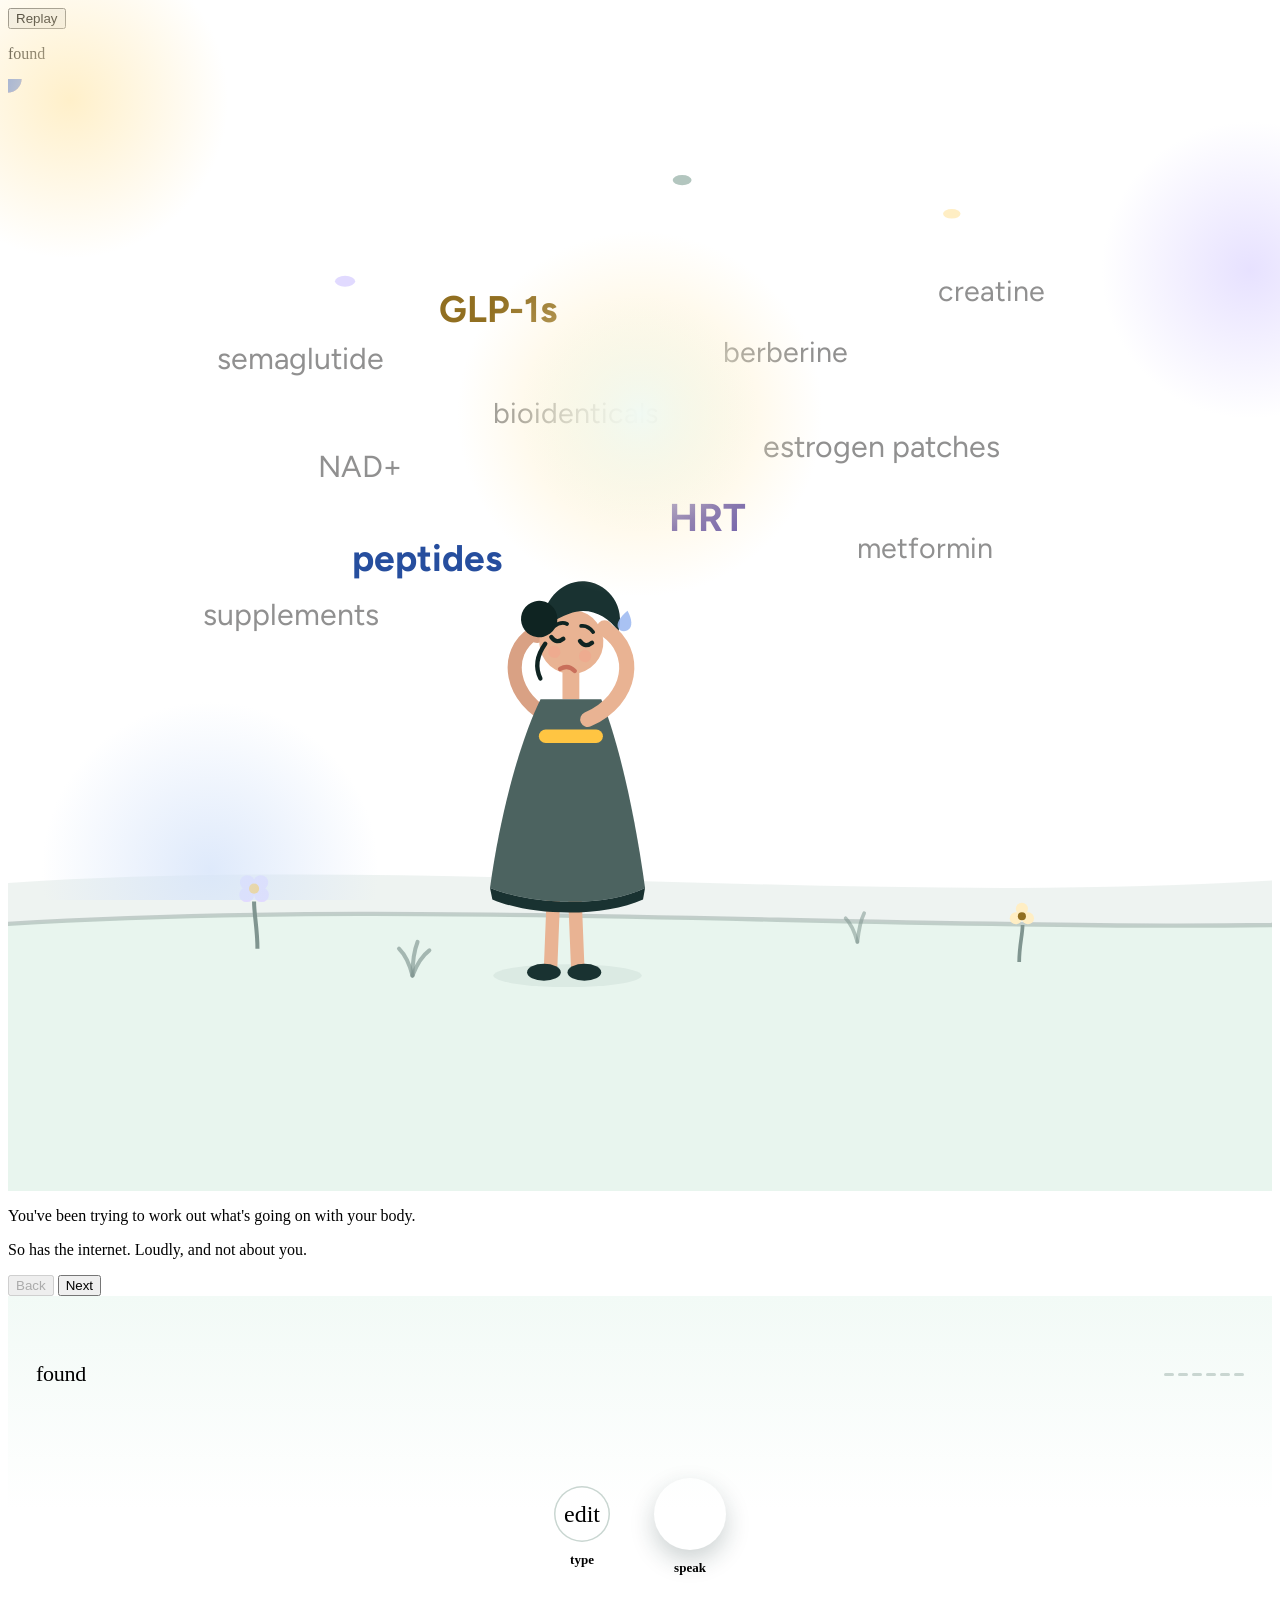
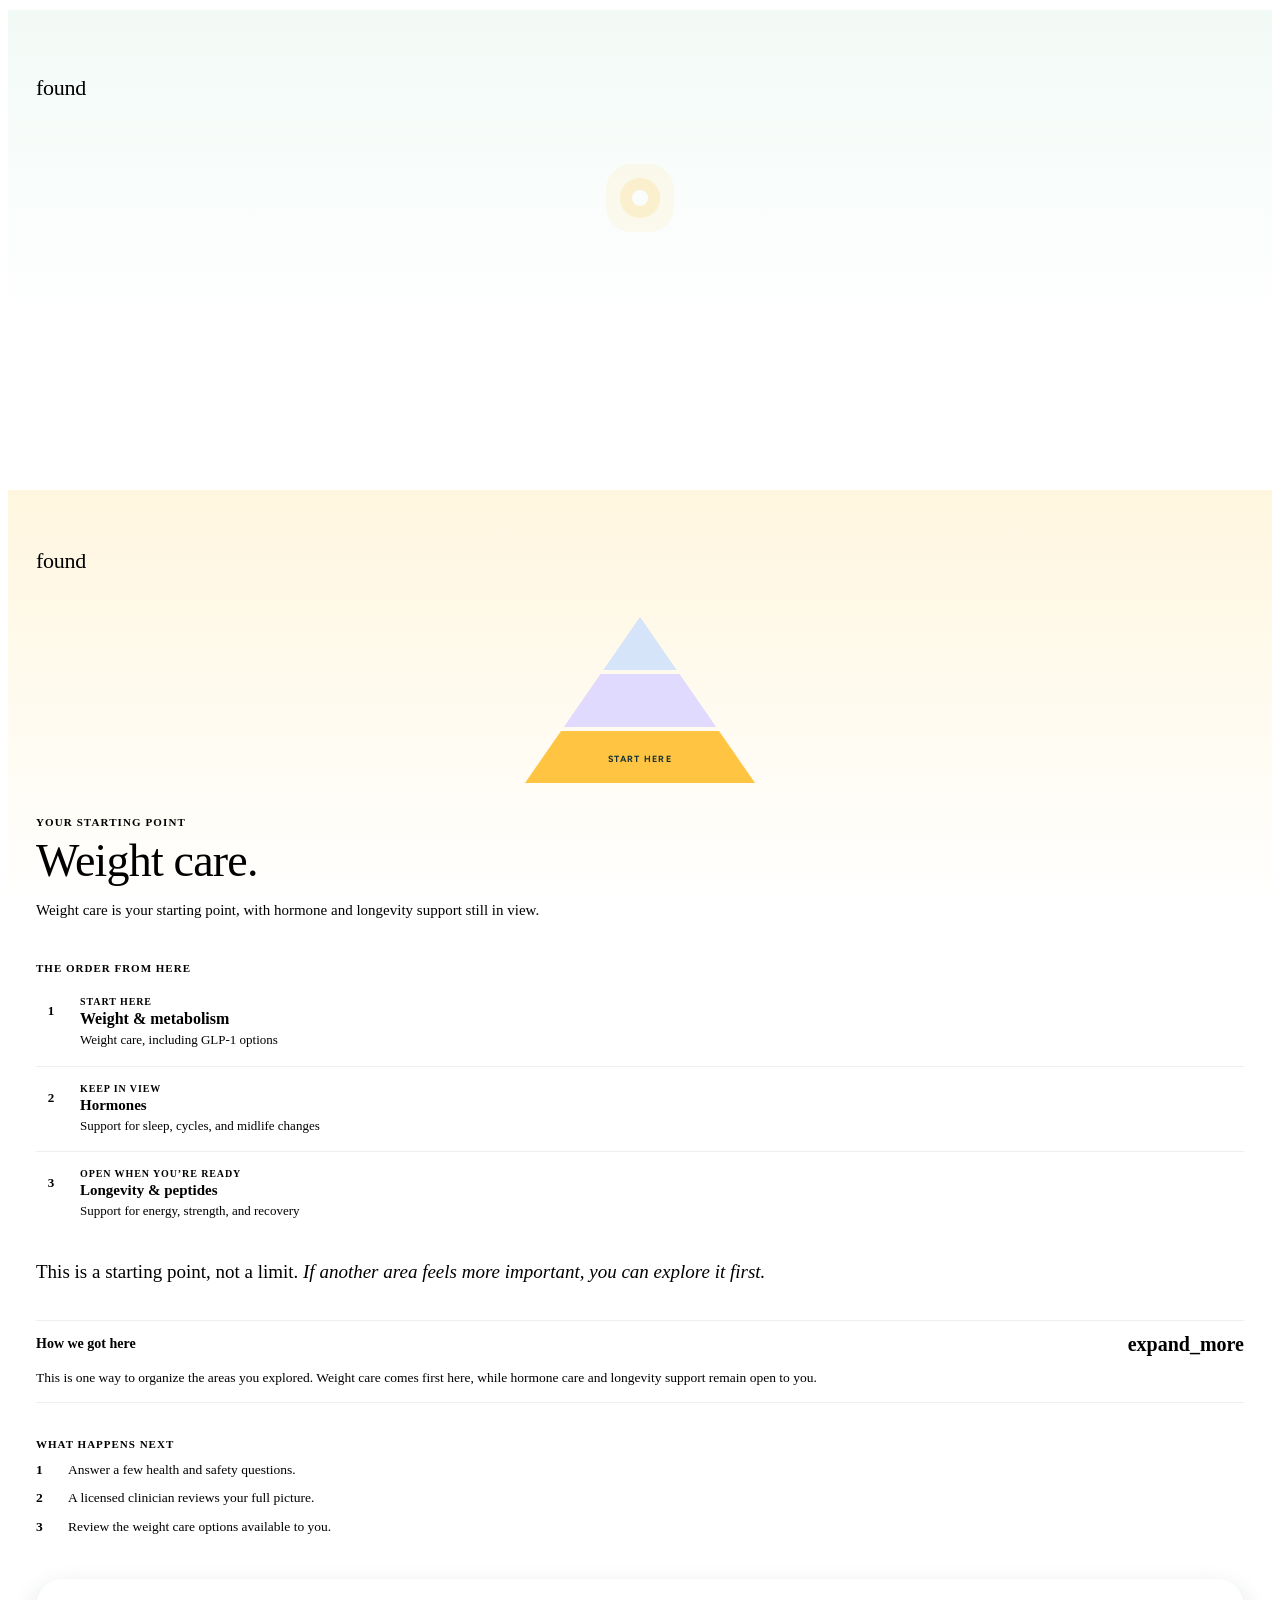
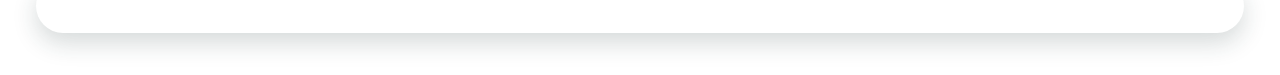
==== commit 6b07106c: "removed fast chips and added guidance" ====
--- a/Pyramid_Option_1_v2.html
+++ b/Pyramid_Option_1_v2.html
@@ -51,20 +51,12 @@
 .cq{margin:0;font-family:var(--serif);font-weight:400;font-size:34px;line-height:1.14;letter-spacing:-.5px;color:var(--sage-500);text-wrap:pretty;
   transition:font-size .35s ease,color .35s ease}
 .device.answering .cq,.device.speaking .cq{margin-top:28px;font-size:22px;line-height:1.2;letter-spacing:-.3px;color:var(--sage-400)}
-.cwhy{align-self:flex-start;display:flex;align-items:center;gap:6px;margin-top:16px;border:0;background:transparent;padding:0;
-  font-family:var(--sans);font-size:13px;font-weight:600;color:var(--sage-300);cursor:pointer}
-.cwhy .msr{font-size:16px}
-.cwhyt{margin:10px 0 0;max-width:34ch;font-size:13.5px;line-height:1.5;color:var(--sage-400);display:none}
-.cwhyt.open{display:block}
-.device.answering .ceye,.device.answering .cwhy,.device.answering .cwhyt,.device.answering .cexs,
-.device.speaking .ceye,.device.speaking .cwhy,.device.speaking .cwhyt,.device.speaking .cexs{display:none}
-
-.cexs{display:flex;flex-direction:column;align-items:flex-start;gap:8px;margin-top:34px}
-.cexs .exl{margin:0 0 2px;font-size:10.5px;font-weight:700;letter-spacing:.8px;text-transform:uppercase;color:var(--sage-300)}
-.exc{border:0;cursor:pointer;font-family:var(--sans);font-size:14.5px;font-weight:600;line-height:1.3;text-align:left;max-width:100%;
-  color:var(--sage-500);background:#fff;border-radius:999px;padding:11px 16px;
-  box-shadow:0 1px 2px rgba(25,50,49,.06),inset 0 0 0 1px #E4ECE8;transition:box-shadow .2s,transform .2s}
-.exc:hover{box-shadow:0 1px 2px rgba(25,50,49,.06),inset 0 0 0 1.5px var(--sage-300);transform:translateY(-1px)}
+/* guidance: what she can talk about, and why it helps — one line under
+   the question in every mode (smaller and quieter once she's answering) */
+.cguide{margin:18px 0 0;max-width:36ch;font-size:15.5px;line-height:1.5;color:var(--sage-400);text-wrap:pretty;
+  transition:font-size .35s ease,color .35s ease,margin .35s ease}
+.device.answering .cguide,.device.speaking .cguide{margin-top:10px;font-size:13.5px;line-height:1.45;color:var(--sage-300)}
+.device.answering .ceye,.device.speaking .ceye{display:none}
 
 .cslot{display:none;flex:1 1 auto;min-height:0;padding-top:30px}
 .device.answering .cslot,.device.speaking .cslot{display:flex;flex-direction:column}
@@ -90,7 +82,6 @@
   font-family:var(--sans);font-size:18px;font-weight:600;line-height:1.35;letter-spacing:.1px;color:var(--sage-500)}
 .bin::placeholder{color:var(--sage-200)}
 textarea.bin{min-height:50px}
-.exc.picked{background:var(--sage-500);color:#fff;box-shadow:none}
 
 /* speaking */
 .vcenter{flex:1 1 auto;display:flex;flex-direction:column;align-items:center;justify-content:center;gap:22px;text-align:center}
@@ -540,9 +531,7 @@
       <div class="cbody" id="cbody">
         <p class="ceye" id="ceye">1 of 6</p>
         <h2 class="cq" id="q"></h2>
-        <button class="cwhy" id="whybtn"><span class="msr">auto_awesome</span>Why we ask</button>
-        <p class="cwhyt" id="whytext"></p>
-        <div class="cexs" id="exs"></div>
+        <p class="cguide" id="guide"></p>
         <div class="cslot" id="slot"></div>
       </div>
       <div class="cfoot">
@@ -642,8 +631,7 @@
   var R = PyramidEngine.REACTS;
   var dev=document.getElementById('dev'),
       body=document.getElementById('cbody'), q=document.getElementById('q'),
-      ceye=document.getElementById('ceye'), whybtn=document.getElementById('whybtn'),
-      whytext=document.getElementById('whytext'), exs=document.getElementById('exs'),
+      ceye=document.getElementById('ceye'), guide=document.getElementById('guide'),
       slot=document.getElementById('slot'), ways=document.getElementById('ways'),
       prim=document.getElementById('prim'), sec=document.getElementById('sec'),
       seci=document.getElementById('seci'), secl=document.getElementById('secl'),
@@ -655,34 +643,28 @@
      (shared, in engine.js) and what follows are fixed. */
   var TURNS=[
     {q:'How have you been feeling lately?',
-     ph:'Start wherever feels natural…', react:R.opener,
-     why:'Your own words give everything after this its context.',
-     field:{label:'Your answer', multi:true},
-     ex:['My weight hasn’t changed in months','I’ve been sleeping badly','My energy feels low']},
+     g:'Tell us about your energy, your sleep, or how you feel about your weight. Whatever is on your mind gives us a place to start.',
+     ph:'Write here…', react:R.opener,
+     field:{label:'Your answer', multi:true}},
     {q:'Could you share your height and current weight?',
-     ph:'For example, 5′6″ and 180 lb', react:R.weight, numeric:true,
-     why:'Height and weight are one useful signal — never the whole story.',
-     ex:['5′6″ and about 180 lb','5′3″, 150 lb']},
+     g:'Your best estimate is enough. It helps us understand where your body is today.',
+     react:R.weight, numeric:true},
     {q:'And how old are you?',
-     ph:'For example, 44', react:R.age,
-     why:'Some changes cluster around certain ages; this helps us know what to ask about next.',
-     field:{label:'Age', unit:'years', num:true},
-     ex:['I’m 44','38']},
+     g:'Your age in years helps us know which changes are worth asking you about.',
+     ph:'Write here…', react:R.age,
+     field:{label:'Age', unit:'years', num:true}},
     {q:'What sex were you assigned at birth?',
-     ph:'Male, female, or intersex', react:R.sex,
-     why:'Some kinds of care depend on it. It stays between us.',
-     field:{label:'Sex assigned at birth'},
-     ex:['Female','Male','Intersex']},
+     g:'Female, male, or intersex. Some kinds of care depend on it, and it stays between us.',
+     ph:'Write here…', react:R.sex,
+     field:{label:'Sex assigned at birth'}},
     {q:'Have you noticed any changes in your cycle, sleep, mood, or other midlife symptoms like hot flashes or night sweats?',
-     ph:'Share anything you’ve noticed…', react:R.hormone,
-     why:'Changes like these can have more than one cause — knowing helps us keep the right things in view.',
-     field:{label:'What you’ve noticed', multi:true},
-     ex:['My sleep has changed','Hot flashes now and then','Nothing I’ve noticed']},
+     g:'Think about the past few months: a shifted cycle, lighter sleep, moods that swing more, hot flashes. If nothing stands out, that tells us something too.',
+     ph:'Write here…', react:R.hormone,
+     field:{label:'What you’ve noticed', multi:true}},
     {q:'Is there anything else you’d like support with, such as energy, strength, recovery, joint or tendon health, skin, or healthy aging?',
-     ph:'Share anything else you’d like support with…', react:R.longevity,
-     why:'So we know what else to keep open for you.',
-     field:{label:'Support', multi:true},
-     ex:['More energy','My joints','Nothing else right now']}
+     g:'Steadier energy, feeling stronger, recovering faster, easier joints. Whatever you name here stays in view for later.',
+     ph:'Write here…', react:R.longevity,
+     field:{label:'Support', multi:true}}
   ];
 
   var ti=0, pendingReact=null, current=null, mode='idle';
@@ -726,21 +708,6 @@
     if(m==='speak') dev.classList.add('speaking');
     ways.classList.toggle('gone', m!=='idle');
   }
-  function renderExamples(){
-    exs.innerHTML='';
-    if(!current.ex) return;
-    var l=document.createElement('p'); l.className='exl'; l.textContent='For example'; exs.appendChild(l);
-    current.ex.forEach(function(t){
-      var b=document.createElement('button'); b.className='exc'; b.textContent=t;
-      b.onclick=function(){
-        if(mode!=='idle') return;
-        b.classList.add('picked');           /* the tap is her answer */
-        mode='picked';
-        later(function(){ commit(); }, 260);
-      };
-      exs.appendChild(b);
-    });
-  }
 
   /* ---------------- the beats ---------------- */
   function present(){
@@ -768,8 +735,7 @@
     setProg(ti);
     ceye.textContent=(ti+1)+' of '+TURNS.length;
     q.textContent=current.q;
-    whytext.textContent=current.why||''; whytext.classList.remove('open');
-    renderExamples();
+    guide.textContent=current.g||'';
     later(function(){ body.classList.add('in'); }, 60);
   }
 
@@ -850,7 +816,6 @@
   prim.onclick=send;
   sec.onclick=function(){ if(mode==='speak') goType(); else goSpeak(); };
   cx.onclick=function(){ clearT(); showQuestion(); };
-  whybtn.onclick=function(){ whytext.classList.toggle('open'); };
   Array.prototype.forEach.call(ways.querySelectorAll('.way'),function(b){
     b.onclick=function(){ if(b.getAttribute('data-mode')==='speak') goSpeak(); else goType(); };
   });
